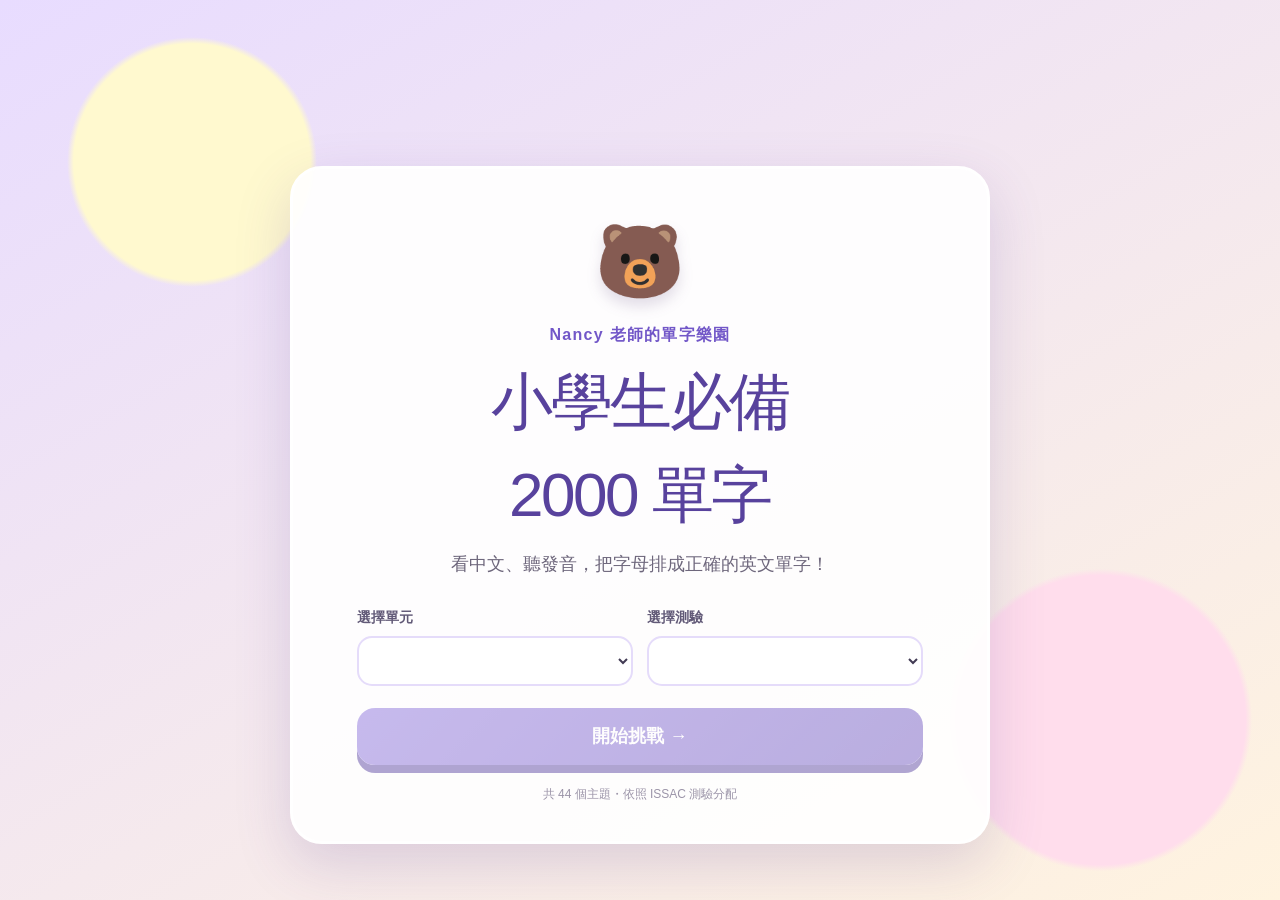
==== word-puzzle/index.html @ c474952e "Add files via upload" ====
<!DOCTYPE html><html lang="zh-Hant"><head><meta charSet="utf-8"/><meta name="viewport" content="width=device-width, initial-scale=1"/><link rel="stylesheet" href="./assets/index-BmDjqgK5.css" data-rsc-css-href="./assets/index-BmDjqgK5.css" data-precedence="vite-rsc/importer-resources"/><link rel="modulepreload" href="./assets/layout-segment-context-BsamIA5s.js" crossorigin=""/><link rel="modulepreload" href="./assets/rolldown-runtime-S-ySWqyJ.js" crossorigin=""/><link rel="modulepreload" href="./assets/index-C7Us9f7j.js" crossorigin=""/><link rel="modulepreload" href="./assets/framework-CXnKph_e.js" crossorigin=""/><link rel="modulepreload" href="./assets/page-uYrFcKim.js" crossorigin=""/><title>小學生必備 2000 單字｜Nancy 老師的單字樂園</title><meta name="description" content="依照 ISSAC 小學生必備 2000 單字測驗分配，練習英文字母重組與發音。"/><script>self.__VINEXT_RSC_PARAMS__={}</script><script>self.__VINEXT_RSC_NAV__={"pathname":"/","searchParams":[]}</script><link rel="modulepreload" href="./assets/index-C7Us9f7j.js" />
<style data-vinext-fonts>/* cyrillic-ext */
@font-face {
  font-family: 'Geist';
  font-style: normal;
  font-weight: 100 900;
  font-display: swap;
  src: url(C:/Users/Nancy/Documents/Codex/2026-07-17/new-chat/.vinext/fonts/geist-8ac0455e797f/geist-ff2310f5.woff2) format('woff2');
  unicode-range: U+0460-052F, U+1C80-1C8A, U+20B4, U+2DE0-2DFF, U+A640-A69F, U+FE2E-FE2F;
}
/* cyrillic */
@font-face {
  font-family: 'Geist';
  font-style: normal;
  font-weight: 100 900;
  font-display: swap;
  src: url(C:/Users/Nancy/Documents/Codex/2026-07-17/new-chat/.vinext/fonts/geist-8ac0455e797f/geist-875ccdd4.woff2) format('woff2');
  unicode-range: U+0301, U+0400-045F, U+0490-0491, U+04B0-04B1, U+2116;
}
/* vietnamese */
@font-face {
  font-family: 'Geist';
  font-style: normal;
  font-weight: 100 900;
  font-display: swap;
  src: url(C:/Users/Nancy/Documents/Codex/2026-07-17/new-chat/.vinext/fonts/geist-8ac0455e797f/geist-52306abf.woff2) format('woff2');
  unicode-range: U+0102-0103, U+0110-0111, U+0128-0129, U+0168-0169, U+01A0-01A1, U+01AF-01B0, U+0300-0301, U+0303-0304, U+0308-0309, U+0323, U+0329, U+1EA0-1EF9, U+20AB;
}
/* latin-ext */
@font-face {
  font-family: 'Geist';
  font-style: normal;
  font-weight: 100 900;
  font-display: swap;
  src: url(C:/Users/Nancy/Documents/Codex/2026-07-17/new-chat/.vinext/fonts/geist-8ac0455e797f/geist-001175b1.woff2) format('woff2');
  unicode-range: U+0100-02BA, U+02BD-02C5, U+02C7-02CC, U+02CE-02D7, U+02DD-02FF, U+0304, U+0308, U+0329, U+1D00-1DBF, U+1E00-1E9F, U+1EF2-1EFF, U+2020, U+20A0-20AB, U+20AD-20C0, U+2113, U+2C60-2C7F, U+A720-A7FF;
}
/* latin */
@font-face {
  font-family: 'Geist';
  font-style: normal;
  font-weight: 100 900;
  font-display: swap;
  src: url(C:/Users/Nancy/Documents/Codex/2026-07-17/new-chat/.vinext/fonts/geist-8ac0455e797f/geist-98bbbccb.woff2) format('woff2');
  unicode-range: U+0000-00FF, U+0131, U+0152-0153, U+02BB-02BC, U+02C6, U+02DA, U+02DC, U+0304, U+0308, U+0329, U+2000-206F, U+20AC, U+2122, U+2191, U+2193, U+2212, U+2215, U+FEFF, U+FFFD;
}

.__font_geist_1c4ifj3 { font-family: 'Geist', sans-serif; }

.__variable_geist_1c4ifj3 { --font-geist-sans: 'Geist', sans-serif; }
</style>
</head><body class="__variable_geist_1c4ifj3"><main class="page"><div class="cloud cloud-one"></div><div class="cloud cloud-two"></div><section class="welcome card"><div class="mascot" aria-hidden="true">🐻</div><p class="eyebrow">Nancy 老師的單字樂園</p><h1>小學生必備<br/>2000 單字</h1><p class="subtitle">看中文、聽發音，把字母排成正確的英文單字！</p><div class="picker-grid"><label>選擇單元<select disabled=""></select></label><label>選擇測驗<select disabled=""></select></label></div><button class="primary" disabled="">開始挑戰 <span>→</span></button><p class="tiny">共 44 個主題・依照 ISSAC 測驗分配</p></section></main><script id="_R_">import("./assets/index-C7Us9f7j.js")</script>
---- word-puzzle/assets/index-BmDjqgK5.css ----
/*! tailwindcss v4.2.1 | MIT License | https://tailwindcss.com */
@layer theme{:root,:host{--font-sans:ui-sans-serif, system-ui, sans-serif, "Apple Color Emoji", "Segoe UI Emoji", "Segoe UI Symbol", "Noto Color Emoji";--font-mono:ui-monospace, SFMono-Regular, Menlo, Monaco, Consolas, "Liberation Mono", "Courier New", monospace;--spacing:.25rem;--default-font-family:var(--font-sans);--default-mono-font-family:var(--font-mono)}}@layer base{*,:after,:before,::backdrop{box-sizing:border-box;border:0 solid;margin:0;padding:0}::file-selector-button{box-sizing:border-box;border:0 solid;margin:0;padding:0}html,:host{-webkit-text-size-adjust:100%;tab-size:4;line-height:1.5;font-family:var(--default-font-family,ui-sans-serif, system-ui, sans-serif, "Apple Color Emoji", "Segoe UI Emoji", "Segoe UI Symbol", "Noto Color Emoji");font-feature-settings:var(--default-font-feature-settings,normal);font-variation-settings:var(--default-font-variation-settings,normal);-webkit-tap-highlight-color:transparent}hr{height:0;color:inherit;border-top-width:1px}abbr:where([title]){-webkit-text-decoration:underline dotted;text-decoration:underline dotted}h1,h2,h3,h4,h5,h6{font-size:inherit;font-weight:inherit}a{color:inherit;-webkit-text-decoration:inherit;-webkit-text-decoration:inherit;-webkit-text-decoration:inherit;-webkit-text-decoration:inherit;text-decoration:inherit}b,strong{font-weight:bolder}code,kbd,samp,pre{font-family:var(--default-mono-font-family,ui-monospace, SFMono-Regular, Menlo, Monaco, Consolas, "Liberation Mono", "Courier New", monospace);font-feature-settings:var(--default-mono-font-feature-settings,normal);font-variation-settings:var(--default-mono-font-variation-settings,normal);font-size:1em}small{font-size:80%}sub,sup{vertical-align:baseline;font-size:75%;line-height:0;position:relative}sub{bottom:-.25em}sup{top:-.5em}table{text-indent:0;border-color:inherit;border-collapse:collapse}:-moz-focusring{outline:auto}progress{vertical-align:baseline}summary{display:list-item}ol,ul,menu{list-style:none}img,svg,video,canvas,audio,iframe,embed,object{vertical-align:middle;display:block}img,video{max-width:100%;height:auto}button,input,select,optgroup,textarea{font:inherit;font-feature-settings:inherit;font-variation-settings:inherit;letter-spacing:inherit;color:inherit;opacity:1;background-color:#0000;border-radius:0}::file-selector-button{font:inherit;font-feature-settings:inherit;font-variation-settings:inherit;letter-spacing:inherit;color:inherit;opacity:1;background-color:#0000;border-radius:0}:where(select:is([multiple],[size])) optgroup{font-weight:bolder}:where(select:is([multiple],[size])) optgroup option{padding-inline-start:20px}::file-selector-button{margin-inline-end:4px}::placeholder{opacity:1}@supports (not ((-webkit-appearance:-apple-pay-button))) or (contain-intrinsic-size:1px){::placeholder{color:currentColor}@supports (color:color-mix(in lab, red, red)){::placeholder{color:color-mix(in oklab, currentcolor 50%, transparent)}}}textarea{resize:vertical}::-webkit-search-decoration{-webkit-appearance:none}::-webkit-date-and-time-value{min-height:1lh;text-align:inherit}::-webkit-datetime-edit{display:inline-flex}::-webkit-datetime-edit-fields-wrapper{padding:0}::-webkit-datetime-edit{padding-block:0}::-webkit-datetime-edit-year-field{padding-block:0}::-webkit-datetime-edit-month-field{padding-block:0}::-webkit-datetime-edit-day-field{padding-block:0}::-webkit-datetime-edit-hour-field{padding-block:0}::-webkit-datetime-edit-minute-field{padding-block:0}::-webkit-datetime-edit-second-field{padding-block:0}::-webkit-datetime-edit-millisecond-field{padding-block:0}::-webkit-datetime-edit-meridiem-field{padding-block:0}::-webkit-calendar-picker-indicator{line-height:1}:-moz-ui-invalid{box-shadow:none}button,input:where([type=button],[type=reset],[type=submit]){appearance:button}::file-selector-button{appearance:button}::-webkit-inner-spin-button{height:auto}::-webkit-outer-spin-button{height:auto}[hidden]:where(:not([hidden=until-found])){display:none!important}}@layer components;@layer utilities{.relative{position:relative}.start{inset-inline-start:var(--spacing)}.end{inset-inline-end:var(--spacing)}.inline{display:inline}.table{display:table}}:root{--ink:#423b54;--purple:#7257c8;--pink:#ff8fb4;--cream:#fffaf0;--yellow:#ffd96a}*{box-sizing:border-box}body{color:var(--ink);font-family:var(--font-geist-sans), "Microsoft JhengHei", sans-serif;background:#f4edff;margin:0}button,select{font:inherit}button{cursor:pointer}.page{background:radial-gradient(circle at 15% 18%,#fff9cf 0 9%,#0000 9.5%),radial-gradient(circle at 86% 80%,#ffddec 0 11%,#0000 11.5%),linear-gradient(150deg,#e8dcff,#fff3df);place-items:center;min-height:100vh;padding:28px 18px;display:grid;position:relative;overflow:hidden}.card{z-index:1;background:#ffffffeb;border:3px solid #fff;border-radius:32px;width:min(700px,100%);position:relative;box-shadow:0 20px 55px #5b3d962e}.welcome,.result{text-align:center;padding:38px clamp(22px,7vw,64px)}.mascot,.celebrate{filter:drop-shadow(0 8px 7px #46286426);font-size:72px}.eyebrow{color:var(--purple);letter-spacing:.08em;margin:8px 0;font-weight:800}h1{letter-spacing:-.04em;color:#58429d;margin:4px 0 8px;font-size:clamp(40px,8vw,62px)}.subtitle{color:#6e677c;margin:0 auto 28px;font-size:18px;line-height:1.7}.picker-grid{text-align:left;grid-template-columns:1fr 1fr;gap:14px;margin-bottom:22px;display:grid}label{color:#615977;font-size:14px;font-weight:800}select{width:100%;color:var(--ink);background:#fff;border:2px solid #e5dcfa;border-radius:15px;outline:none;margin-top:8px;padding:14px;display:block}select:focus{border-color:#a58de8}.primary,.secondary,.retry,.skip{border:0;border-radius:18px;padding:15px 24px;font-weight:900;transition:transform .18s,box-shadow .18s}.primary{color:#fff;background:linear-gradient(135deg,#8469da,#674dbd);box-shadow:0 8px #513a9d}.primary:hover{transform:translateY(-2px)}.primary:active{transform:translateY(4px);box-shadow:0 4px #513a9d}.retry{color:#704b00;background:linear-gradient(135deg,#ffe88e,#ffcd5e);font-size:19px;box-shadow:0 8px #dca631}.retry:hover{transform:translateY(-2px)}.retry:active{transform:translateY(4px);box-shadow:0 4px #dca631}.skip{color:#fff;background:linear-gradient(135deg,#8e7bd1,#7058b8);font-size:19px;box-shadow:0 8px #55409b}.skip:hover{transform:translateY(-2px)}.skip:active{transform:translateY(4px);box-shadow:0 4px #55409b}.primary:disabled{opacity:.45;cursor:wait}.welcome>.primary{width:100%;font-size:18px}.tiny{color:#9b94a8;margin:20px 0 0;font-size:12px}.practice{padding:20px clamp(16px,4vw,34px) 30px}.topbar{grid-template-columns:auto 1fr auto;align-items:center;gap:16px;display:grid}.topbar strong,.topbar span{display:block}.topbar span{color:#92899f;margin-top:2px;font-size:13px}.home-button{color:#fff;background:#7257c8;border:3px solid #7257c8;border-radius:18px;justify-content:center;align-items:center;gap:8px;min-width:132px;min-height:56px;padding:10px 16px;font-size:24px;font-weight:950;display:flex;box-shadow:0 6px #4f3999}.home-button span{color:#fff;white-space:nowrap;margin:0;font-size:20px}.home-button:hover{transform:translateY(-2px)}.home-button:active{transform:translateY(3px);box-shadow:0 3px #4f3999}.score{background:#fff2b9;border-radius:18px;padding:10px 13px;font-weight:900}.progress{background:#eee9f3;border-radius:99px;height:11px;margin:20px 0 8px;overflow:hidden}.progress i{background:linear-gradient(90deg,#ff9aba,#ffd06b);border-radius:99px;height:100%;transition:all .3s;display:block}.question-nav{justify-content:space-between;align-items:center;gap:12px;margin-top:10px;display:flex}.counter{text-align:right;color:#70677d;margin:0;font-size:15px;font-weight:800}.previous{color:#654eaa;background:#fff;border:3px solid #8b75ce;border-radius:15px;min-height:46px;padding:8px 18px;font-size:17px;font-weight:950}.previous:hover:not(:disabled){background:#f1edff;transform:translateY(-2px)}.previous:disabled{opacity:.38;cursor:not-allowed}.meaning{text-align:center;color:#514272;margin:18px 0 8px;font-size:clamp(34px,8vw,54px);font-weight:950}.speak{color:#3178a5;background:#e9f6ff;border:0;border-radius:99px;margin:auto;padding:9px 16px;font-weight:800;display:block}.instruction{text-align:center;color:#91899e;margin:24px 0 10px;font-size:14px}.answer-zone{color:#aaa2b5;background:#faf7ff;border:3px dashed #d8caef;border-radius:20px;flex-wrap:wrap;justify-content:center;align-items:center;gap:8px;min-height:78px;padding:12px;display:flex}.tiles{flex-wrap:wrap;place-content:center;gap:9px;min-height:82px;margin:18px 0;display:flex}.letter{color:#59439c;text-transform:lowercase;background:#fff;border:2px solid #5f47ad;border-radius:13px;min-width:45px;height:48px;padding:0 12px;font-size:22px;font-weight:950;box-shadow:0 5px #d5c8f4}.letter:hover{transform:translateY(-2px)}.letter.space{color:#b2527a;border-color:#f19cbb;min-width:62px;font-size:13px;box-shadow:0 5px #f7d2df}.feedback{text-align:center;border-radius:14px;margin:8px 0 16px;padding:14px;font-size:17px;font-weight:900}.feedback.good{color:#24763b;background:#dbf7df}.feedback.try{color:#7c4d00;background:#fff0d1;border:2px solid #ffd477}.actions{grid-template-columns:1fr 1.4fr;gap:12px;display:grid}.secondary{color:#66577d;background:#eee9f4}.wide{grid-column:1/-1}.result .primary{width:100%;margin-top:22px;display:block}.home-link-button{color:#5c43aa;background:#fff;border:3px solid #7257c8;border-radius:18px;width:100%;min-height:58px;margin-top:18px;font-size:19px;font-weight:950;display:block}.wrong-list{flex-wrap:wrap;justify-content:center;gap:8px;display:flex}.wrong-list span{background:#fff1db;border-radius:99px;padding:7px 11px;font-size:13px}@media (width<=560px){.picker-grid{grid-template-columns:1fr}.welcome{padding:30px 20px}.practice{border-radius:24px}.letter{min-width:39px;height:44px;padding:0 9px}.actions{grid-template-columns:1fr}.mascot{font-size:58px}.topbar{grid-template-columns:1fr auto}.home-button{grid-column:1/-1;width:100%;min-height:60px;font-size:25px}.home-button span{font-size:22px}.topbar>div:nth-child(2){min-width:0}.score{align-self:center}}@media (prefers-reduced-motion:reduce){*{scroll-behavior:auto!important;transition:none!important}}
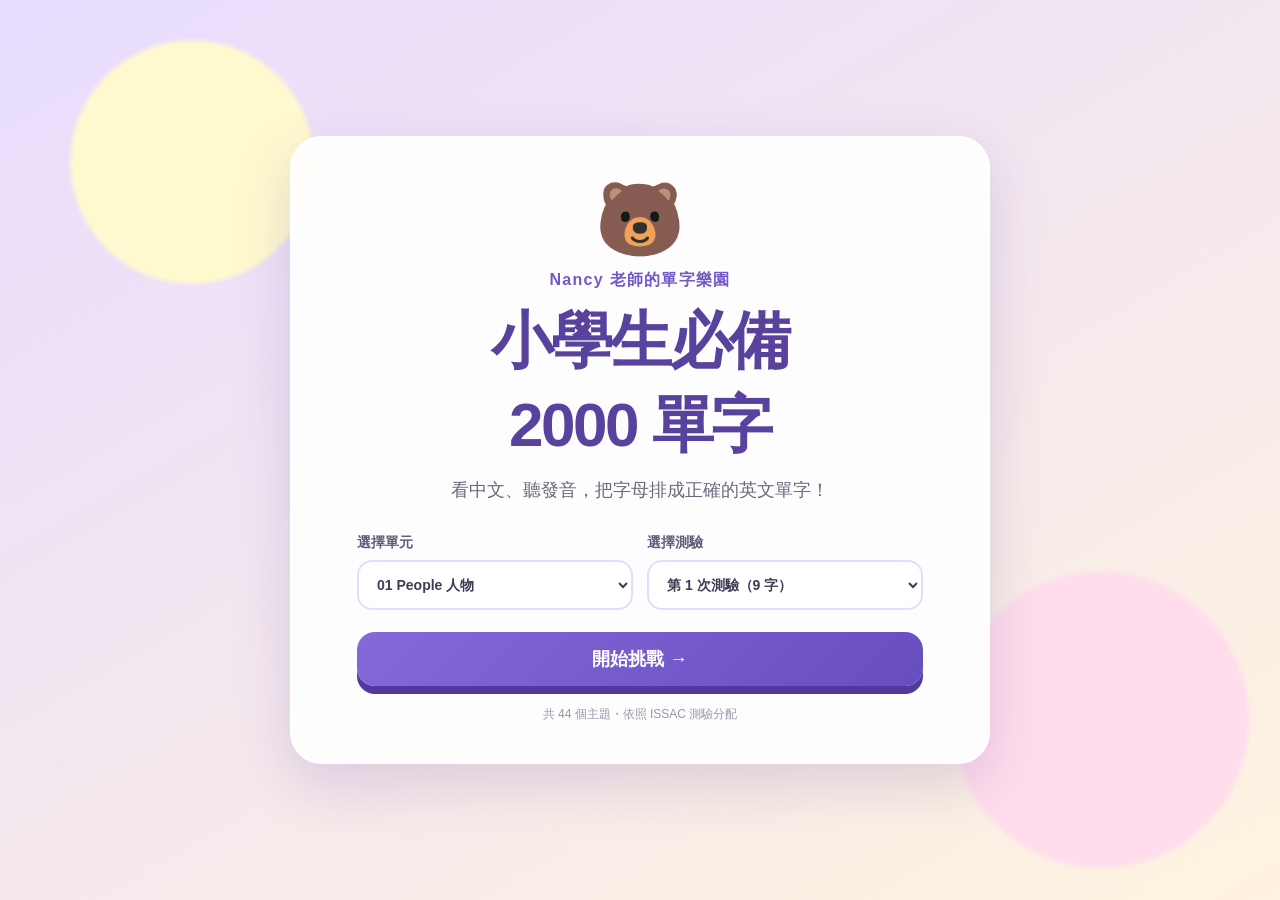
==== commit 5043dce7: "Add files via upload" ====
--- a/word-puzzle/index.html
+++ b/word-puzzle/index.html
@@ -1,52 +1,71 @@
-<!DOCTYPE html><html lang="zh-Hant"><head><meta charSet="utf-8"/><meta name="viewport" content="width=device-width, initial-scale=1"/><link rel="stylesheet" href="./assets/index-BmDjqgK5.css" data-rsc-css-href="./assets/index-BmDjqgK5.css" data-precedence="vite-rsc/importer-resources"/><link rel="modulepreload" href="./assets/layout-segment-context-BsamIA5s.js" crossorigin=""/><link rel="modulepreload" href="./assets/rolldown-runtime-S-ySWqyJ.js" crossorigin=""/><link rel="modulepreload" href="./assets/index-C7Us9f7j.js" crossorigin=""/><link rel="modulepreload" href="./assets/framework-CXnKph_e.js" crossorigin=""/><link rel="modulepreload" href="./assets/page-uYrFcKim.js" crossorigin=""/><title>小學生必備 2000 單字｜Nancy 老師的單字樂園</title><meta name="description" content="依照 ISSAC 小學生必備 2000 單字測驗分配，練習英文字母重組與發音。"/><script>self.__VINEXT_RSC_PARAMS__={}</script><script>self.__VINEXT_RSC_NAV__={"pathname":"/","searchParams":[]}</script><link rel="modulepreload" href="./assets/index-C7Us9f7j.js" />
-<style data-vinext-fonts>/* cyrillic-ext */
-@font-face {
-  font-family: 'Geist';
-  font-style: normal;
-  font-weight: 100 900;
-  font-display: swap;
-  src: url(C:/Users/Nancy/Documents/Codex/2026-07-17/new-chat/.vinext/fonts/geist-8ac0455e797f/geist-ff2310f5.woff2) format('woff2');
-  unicode-range: U+0460-052F, U+1C80-1C8A, U+20B4, U+2DE0-2DFF, U+A640-A69F, U+FE2E-FE2F;
-}
-/* cyrillic */
-@font-face {
-  font-family: 'Geist';
-  font-style: normal;
-  font-weight: 100 900;
-  font-display: swap;
-  src: url(C:/Users/Nancy/Documents/Codex/2026-07-17/new-chat/.vinext/fonts/geist-8ac0455e797f/geist-875ccdd4.woff2) format('woff2');
-  unicode-range: U+0301, U+0400-045F, U+0490-0491, U+04B0-04B1, U+2116;
-}
-/* vietnamese */
-@font-face {
-  font-family: 'Geist';
-  font-style: normal;
-  font-weight: 100 900;
-  font-display: swap;
-  src: url(C:/Users/Nancy/Documents/Codex/2026-07-17/new-chat/.vinext/fonts/geist-8ac0455e797f/geist-52306abf.woff2) format('woff2');
-  unicode-range: U+0102-0103, U+0110-0111, U+0128-0129, U+0168-0169, U+01A0-01A1, U+01AF-01B0, U+0300-0301, U+0303-0304, U+0308-0309, U+0323, U+0329, U+1EA0-1EF9, U+20AB;
-}
-/* latin-ext */
-@font-face {
-  font-family: 'Geist';
-  font-style: normal;
-  font-weight: 100 900;
-  font-display: swap;
-  src: url(C:/Users/Nancy/Documents/Codex/2026-07-17/new-chat/.vinext/fonts/geist-8ac0455e797f/geist-001175b1.woff2) format('woff2');
-  unicode-range: U+0100-02BA, U+02BD-02C5, U+02C7-02CC, U+02CE-02D7, U+02DD-02FF, U+0304, U+0308, U+0329, U+1D00-1DBF, U+1E00-1E9F, U+1EF2-1EFF, U+2020, U+20A0-20AB, U+20AD-20C0, U+2113, U+2C60-2C7F, U+A720-A7FF;
-}
-/* latin */
-@font-face {
-  font-family: 'Geist';
-  font-style: normal;
-  font-weight: 100 900;
-  font-display: swap;
-  src: url(C:/Users/Nancy/Documents/Codex/2026-07-17/new-chat/.vinext/fonts/geist-8ac0455e797f/geist-98bbbccb.woff2) format('woff2');
-  unicode-range: U+0000-00FF, U+0131, U+0152-0153, U+02BB-02BC, U+02C6, U+02DA, U+02DC, U+0304, U+0308, U+0329, U+2000-206F, U+20AC, U+2122, U+2191, U+2193, U+2212, U+2215, U+FEFF, U+FFFD;
-}
-
-.__font_geist_1c4ifj3 { font-family: 'Geist', sans-serif; }
-
-.__variable_geist_1c4ifj3 { --font-geist-sans: 'Geist', sans-serif; }
-</style>
-</head><body class="__variable_geist_1c4ifj3"><main class="page"><div class="cloud cloud-one"></div><div class="cloud cloud-two"></div><section class="welcome card"><div class="mascot" aria-hidden="true">🐻</div><p class="eyebrow">Nancy 老師的單字樂園</p><h1>小學生必備<br/>2000 單字</h1><p class="subtitle">看中文、聽發音，把字母排成正確的英文單字！</p><div class="picker-grid"><label>選擇單元<select disabled=""></select></label><label>選擇測驗<select disabled=""></select></label></div><button class="primary" disabled="">開始挑戰 <span>→</span></button><p class="tiny">共 44 個主題・依照 ISSAC 測驗分配</p></section></main><script id="_R_">import("./assets/index-C7Us9f7j.js")</script>+<!DOCTYPE html>
+<html lang="zh-Hant">
+<head>
+  <meta charset="UTF-8">
+  <meta name="viewport" content="width=device-width, initial-scale=1">
+  <title>小學生必備 2000 單字｜Nancy 老師的單字樂園</title>
+  <style>
+    :root{--ink:#423b54;--purple:#7257c8;--pink:#ff8fb4;--cream:#fffaf0;--yellow:#ffd96a}
+    *{box-sizing:border-box}body{color:var(--ink);font-family:"Microsoft JhengHei",Arial,sans-serif;background:#f4edff;margin:0}button,select{font:inherit}button{cursor:pointer}
+    .page{background:radial-gradient(circle at 15% 18%,#fff9cf 0 9%,transparent 9.5%),radial-gradient(circle at 86% 80%,#ffddec 0 11%,transparent 11.5%),linear-gradient(150deg,#e8dcff,#fff3df);place-items:center;min-height:100vh;padding:28px 18px;display:grid}
+    .card{background:#ffffffeb;border:3px solid #fff;border-radius:32px;width:min(700px,100%);box-shadow:0 20px 55px #5b3d962e}
+    .welcome,.result{text-align:center;padding:38px clamp(22px,7vw,64px)}.mascot{font-size:72px}.eyebrow{color:var(--purple);letter-spacing:.08em;margin:8px 0;font-weight:800}
+    h1{letter-spacing:-.04em;color:#58429d;margin:4px 0 8px;font-size:clamp(40px,8vw,62px)}.subtitle{color:#6e677c;margin:0 auto 28px;font-size:18px;line-height:1.7}
+    .picker-grid{text-align:left;grid-template-columns:1fr 1fr;gap:14px;margin-bottom:22px;display:grid}label{color:#615977;font-size:14px;font-weight:800}
+    select{width:100%;color:var(--ink);background:#fff;border:2px solid #e5dcfa;border-radius:15px;outline:none;margin-top:8px;padding:14px;display:block}select:focus{border-color:#a58de8}
+    .primary,.secondary,.retry,.skip,.home{border:0;border-radius:18px;padding:15px 24px;font-weight:900}.primary{color:#fff;background:linear-gradient(135deg,#8469da,#674dbd);box-shadow:0 8px #513a9d}.primary:disabled{opacity:.45;cursor:not-allowed}.welcome>.primary{width:100%;font-size:18px}.tiny{color:#9b94a8;margin:20px 0 0;font-size:12px}
+    .practice{padding:20px clamp(16px,4vw,34px) 30px}.topbar{grid-template-columns:auto 1fr auto;align-items:center;gap:16px;display:grid}.topbar strong,.topbar span{display:block}.topbar span{color:#92899f;font-size:13px}.score{background:#fff2b9;border-radius:18px;padding:10px 13px;font-weight:900}
+    .home{color:#fff;background:#7257c8;box-shadow:0 6px #4f3999}.progress{background:#eee9f3;border-radius:99px;height:11px;margin:20px 0 8px;overflow:hidden}.progress i{background:linear-gradient(90deg,#ff9aba,#ffd06b);border-radius:99px;height:100%;display:block}
+    .question-nav{justify-content:space-between;align-items:center;display:flex}.previous{color:#654eaa;background:#fff;border:3px solid #8b75ce;border-radius:15px;padding:8px 18px;font-weight:900}.previous:disabled{opacity:.35}.meaning{text-align:center;color:#514272;margin:18px 0 8px;font-size:clamp(34px,8vw,54px);font-weight:950}.speak{color:#3178a5;background:#e9f6ff;border:0;border-radius:99px;margin:auto;padding:9px 16px;font-weight:800;display:block}.instruction{text-align:center;color:#91899e;margin:24px 0 10px;font-size:14px}
+    .answer-zone{color:#aaa2b5;background:#faf7ff;border:3px dashed #d8caef;border-radius:20px;flex-wrap:wrap;justify-content:center;align-items:center;gap:8px;min-height:78px;padding:12px;display:flex}.tiles{flex-wrap:wrap;justify-content:center;gap:9px;min-height:82px;margin:18px 0;display:flex}.letter{color:#59439c;text-transform:lowercase;background:#fff;border:2px solid #5f47ad;border-radius:13px;min-width:45px;height:48px;padding:0 12px;font-size:22px;font-weight:950;box-shadow:0 5px #d5c8f4}
+    .feedback{text-align:center;border-radius:14px;margin:8px 0 16px;padding:14px;font-size:17px;font-weight:900}.good{color:#24763b;background:#dbf7df}.try{color:#7c4d00;background:#fff0d1}.actions{grid-template-columns:1fr 1fr;gap:12px;display:grid}.secondary{color:#66577d;background:#eee9f4}.retry{color:#704b00;background:#ffe082}.skip{color:#fff;background:#8068c5}.result button{width:100%;margin-top:14px}.wrong-list{display:flex;flex-wrap:wrap;justify-content:center;gap:8px}.wrong-list span{background:#fff1db;border-radius:99px;padding:7px 11px;font-size:13px}
+    @media(max-width:560px){.picker-grid{grid-template-columns:1fr}.welcome{padding:30px 20px}.topbar{grid-template-columns:1fr auto}.home{grid-column:1/-1;width:100%}.actions{grid-template-columns:1fr}}
+  </style>
+</head>
+<body>
+  <main class="page"><section id="app" class="card"></section></main>
+  <script>
+    const EXAMS_BASE64 = "77u/5Lul5LiL5piv5a6M5pW055qEIDF+NDQg5Zau5YWD5Zau5a2X5ris6amX5YiG6YWN6KGo77yaCvCfp5EgMDEgUGVvcGxlIOS6uueJqSAo5YWxIDI2IOWtlykKKiDnrKwgMSDmrKHmuKzpqZcgKDnlrZcp77yaYWR1bHQgKOaIkOS6uinjgIFhbmdlbCAo5aSp5L2/[base64]/[base64]/kvK8p44CBd2lmZSAo5aa75a2QKSAx44CCCuKcqCAwMyBBcHBlYXJhbmNlIOWkluihqCAo5YWxIDE5IOWtlykKKiDnrKwgMSDmrKHmuKzpqZcgKDnlrZcp77yaYmVhdXRpZnVsICjmvILkuq7nmoQp44CBYmxpbmQgKOecvOebsueahCnjgIFjdXRlICjlj6/mhJvnmoQp44CBY2h1YmJ5ICjog5bog5bnmoQp44CBZmF0ICjogqXog5bnmoQp44CBaGFuZHNvbWUgKOiLseS/[base64]/[base64]/jueahCnjgIFwcm91ZCAo6amV5YKy55qEKeOAgXJpY2ggKOaciemMoueahCnjgIFzZWxmaXNoICjoh6rnp4HnmoQp44CBc2h5ICjlrrPnvp7nmoQp44CBc21hcnQgKOiBsOaYjueahCnjgIFzdHVwaWQgKOaEmuigoueahCnjgIFzdWNjZXNzZnVsICjmiJDlip/[base64]/[base64]/[base64]/[base64]/[base64]/[base64]/[base64]/[base64]/[base64]/[base64]/KeOAgWRpbmluZyByb29tICjpo6/[base64]/KeOAgWxpdmluZyByb29tICjlrqLlu7Mp44CBcm9vZiAo5bGL6aCCKeOAgXJvb20gKOaIv+mWkynjgIFzdGFpcnMgKOaok+airynjgIFzdHVkeSAo5pu45oi/[base64]/[base64]/[base64]/[base64]/[base64]/55CDKeOAgWZhbiAo54uC54ax5oSb5aW96ICF44CB57KJ57WyKeOAgWZvb3RiYWxsICjnvo7lvI/[base64]/[base64]/[base64]/[base64]/[base64]/seaogumDqCkgMTTjgIIKKiDnrKwgMiDmrKHmuKzpqZcgKDjlrZcp77yaY29udmVuaWVuY2Ugc3RvcmUgKOS+v+WIqeWVhuW6lynjgIFjb3VudHJ5ICjlnIvlrrYp44CBY3Jvc3N3YWxrICjooYzkurrnqb/[base64]/5pa5KSAxNOOAggrwn5qXIDMyIFRyYW5zcG9ydGF0aW9uIOS6pOmAmuW3peWFtyAo5YWxIDMxIOWtlykKKiDnrKwgMSDmrKHmuKzpqZcgKDjlrZcp77yaYWlycGxhbmUgKOmjm+apnynjgIFhaXJwb3J0ICjmqZ/[base64]/[base64]/jgIHkuIDlgIvnjrvnkoPmna/[base64]/[base64]/[base64]/[base64]/[base64]/lloflj60p44CBdmlvbGluICjlsI/[base64]/g+eahCnjgIFnb29kICjlpb3nmoQp44CBaGFwcHkgKOW/[base64]/[base64]/og73nmoQp44CBbWFpbiAo5Li76KaB55qEKeOAgW1hcnZlbG91cyAo5Luk5Lq66ama5ZiG55qE44CB6Z2e5Yeh55qEKSAyMuOAggoqIOesrCAyIOasoea4rOmplyAoOOWtlynvvJpuZXcgKOaWsOeahCnjgIFvbmx5ICjllK/[base64]/[base64]";
+    const examsText = new TextDecoder().decode(Uint8Array.from(atob(EXAMS_BASE64), c => c.charCodeAt(0)));
+    function parseExams(text){
+      const units=[]; let unit=null;
+      for(const raw of text.split(/\r?\n/)){
+        const line=raw.replace(/^\uFEFF/,"").trim();
+        const head=line.match(/^(?:[^\d\s]+\s*)?(\d{2})\s+(.+?)\s*\(共/);
+        if(head){unit={number:Number(head[1]),title:head[2].trim(),quizzes:[]};units.push(unit);continue}
+        const quiz=line.match(/^\*?\s*第\s*(\d+)\s*次測驗\s*\([^)]*\)[：:]\s*(.+)$/);
+        if(!quiz||!unit)continue;
+        const words=quiz[2].replace(/\s+\d+。\s*$/,"").replace(/。\s*$/,"").split("、").map(item=>{
+          const end=item.lastIndexOf(")"),start=item.lastIndexOf(" (",end);
+          return start>0?{english:item.slice(0,start).trim(),chinese:item.slice(start+2,end).trim()}:{english:item.trim(),chinese:""};
+        }).filter(w=>w.english);
+        unit.quizzes.push({number:Number(quiz[1]),words});
+      }
+      return units;
+    }
+    const units=parseExams(examsText),app=document.getElementById("app");
+    let unitIndex=0,quizIndex=0,wordIndex=0,score=0,wrong=[],answer=[],tiles=[],feedback="",finished=false;
+    const esc=s=>String(s).replace(/[&<>"']/g,c=>({"&":"&amp;","<":"&lt;",">":"&gt;",'"':"&quot;","'":"&#39;"}[c]));
+    function shuffle(word){const a=[...word].map((char,id)=>({char,id}));for(let i=a.length-1;i;i--){const j=Math.floor(Math.random()*(i+1));[a[i],a[j]]=[a[j],a[i]]}if(a.map(x=>x.char).join("")===word&&a.length>1)[a[0],a[1]]=[a[1],a[0]];return a}
+    function home(){finished=false;app.className="card welcome";app.innerHTML=`<div class="mascot">🐻</div><p class="eyebrow">Nancy 老師的單字樂園</p><h1>小學生必備<br>2000 單字</h1><p class="subtitle">看中文、聽發音，把字母排成正確的英文單字！</p><div class="picker-grid"><label>選擇單元<select id="unit">${units.map((u,i)=>`<option value="${i}">${String(u.number).padStart(2,"0")} ${esc(u.title)}</option>`).join("")}</select></label><label>選擇測驗<select id="quiz"></select></label></div><button id="start" class="primary">開始挑戰 →</button><p class="tiny">共 ${units.length} 個主題・依照 ISSAC 測驗分配</p>`;
+      const unit=document.getElementById("unit"),quiz=document.getElementById("quiz");unit.value=unitIndex;
+      const fill=()=>{unitIndex=Number(unit.value);quiz.innerHTML=units[unitIndex].quizzes.map((q,i)=>`<option value="${i}">第 ${q.number} 次測驗（${q.words.length} 字）</option>`).join("");quizIndex=0};fill();unit.onchange=fill;quiz.onchange=()=>quizIndex=Number(quiz.value);document.getElementById("start").onclick=start;
+    }
+    function start(){wordIndex=0;score=0;wrong=[];finished=false;prepare();practice()}
+    function currentQuiz(){return units[unitIndex].quizzes[quizIndex]}function currentWord(){return currentQuiz().words[wordIndex]}
+    function prepare(){answer=[];tiles=shuffle(currentWord().english);feedback=""}
+    function practice(){const q=currentQuiz(),w=currentWord(),pct=Math.round(wordIndex/q.words.length*100);app.className="card practice";app.innerHTML=`<header class="topbar"><button id="home" class="home">🏠 回首頁</button><div><strong>${String(units[unitIndex].number).padStart(2,"0")} ${esc(units[unitIndex].title)}</strong><span>第 ${q.number} 次測驗</span></div><div class="score">⭐ ${score}</div></header><div class="progress"><i style="width:${pct}%"></i></div><div class="question-nav"><button id="prev" class="previous" ${wordIndex===0?"disabled":""}>← 上一題</button><p>第 ${wordIndex+1} 題 / 共 ${q.words.length} 題</p></div><div class="meaning">${esc(w.chinese)}</div><button id="speak" class="speak">🔊 聽發音</button><p class="instruction">依序點選字母，排出正確單字</p><div id="answer" class="answer-zone">${answer.length?answer.map(x=>letter(x,"answer")).join(""):"點選下方字母開始拼字"}</div><div id="tiles" class="tiles">${tiles.map(x=>letter(x,"tile")).join("")}</div>${feedback?`<div class="feedback ${feedback.ok?"good":"try"}">${esc(feedback.text)}</div>`:""}<div class="actions">${feedback?(feedback.ok?`<button id="next" class="primary">${wordIndex+1===q.words.length?"看成績":"下一題 →"}</button>`:`<button id="retry" class="retry">🔄 再做一次</button><button id="next" class="skip">${wordIndex+1===q.words.length?"看成績":"下一題 →"}</button>`):`<button id="reset" class="secondary">重新排列</button><button id="check" class="primary">檢查答案</button>`}</div>`;
+      document.getElementById("home").onclick=home;document.getElementById("prev").onclick=()=>{wordIndex--;prepare();practice()};document.getElementById("speak").onclick=speak;
+      document.querySelectorAll("[data-place]").forEach(b=>b.onclick=()=>move(Number(b.dataset.id),b.dataset.place));
+      if(feedback){if(document.getElementById("retry"))document.getElementById("retry").onclick=()=>{prepare();practice()};document.getElementById("next").onclick=next}else{document.getElementById("reset").onclick=()=>{prepare();practice()};document.getElementById("check").onclick=check}
+    }
+    function letter(x,place){return `<button class="letter" data-id="${x.id}" data-place="${place}">${x.char===" "?"空格":esc(x.char)}</button>`}
+    function move(id,place){if(feedback)return;const from=place==="tile"?tiles:answer,to=place==="tile"?answer:tiles,index=from.findIndex(x=>x.id===id);to.push(from.splice(index,1)[0]);practice()}
+    function check(){const w=currentWord(),made=answer.map(x=>x.char).join("");if(answer.length!==[...w.english].length){feedback={ok:false,text:"還有字母沒放上去喔！"}}else if(made.toLowerCase()===w.english.toLowerCase()){score++;feedback={ok:true,text:"答對了！太厲害了 🌟"}}else{wrong.push(w);feedback={ok:false,text:`正確答案是：${w.english}`}}practice()}
+    function next(){if(wordIndex+1>=currentQuiz().words.length){result();return}wordIndex++;prepare();practice()}
+    function speak(){if(!("speechSynthesis" in window))return;speechSynthesis.cancel();const u=new SpeechSynthesisUtterance(currentWord().english);u.lang="en-US";u.rate=.75;speechSynthesis.speak(u)}
+    function result(){const q=currentQuiz();app.className="card result";app.innerHTML=`<div class="mascot">🎉</div><p class="eyebrow">完成挑戰</p><h1>${score} / ${q.words.length}</h1><p class="subtitle">${score===q.words.length?"全部答對，超級單字王！":`你完成了！還有 ${wrong.length} 個單字可以再練習。`}</p>${wrong.length?`<div class="wrong-list">${wrong.map(w=>`<span>${esc(w.english)}・${esc(w.chinese)}</span>`).join("")}</div>`:""}<button id="again" class="primary">再練一次</button><button id="back" class="secondary">🏠 回首頁</button>`;document.getElementById("again").onclick=start;document.getElementById("back").onclick=home}
+    home();
+  </script>
+</body>
+</html>
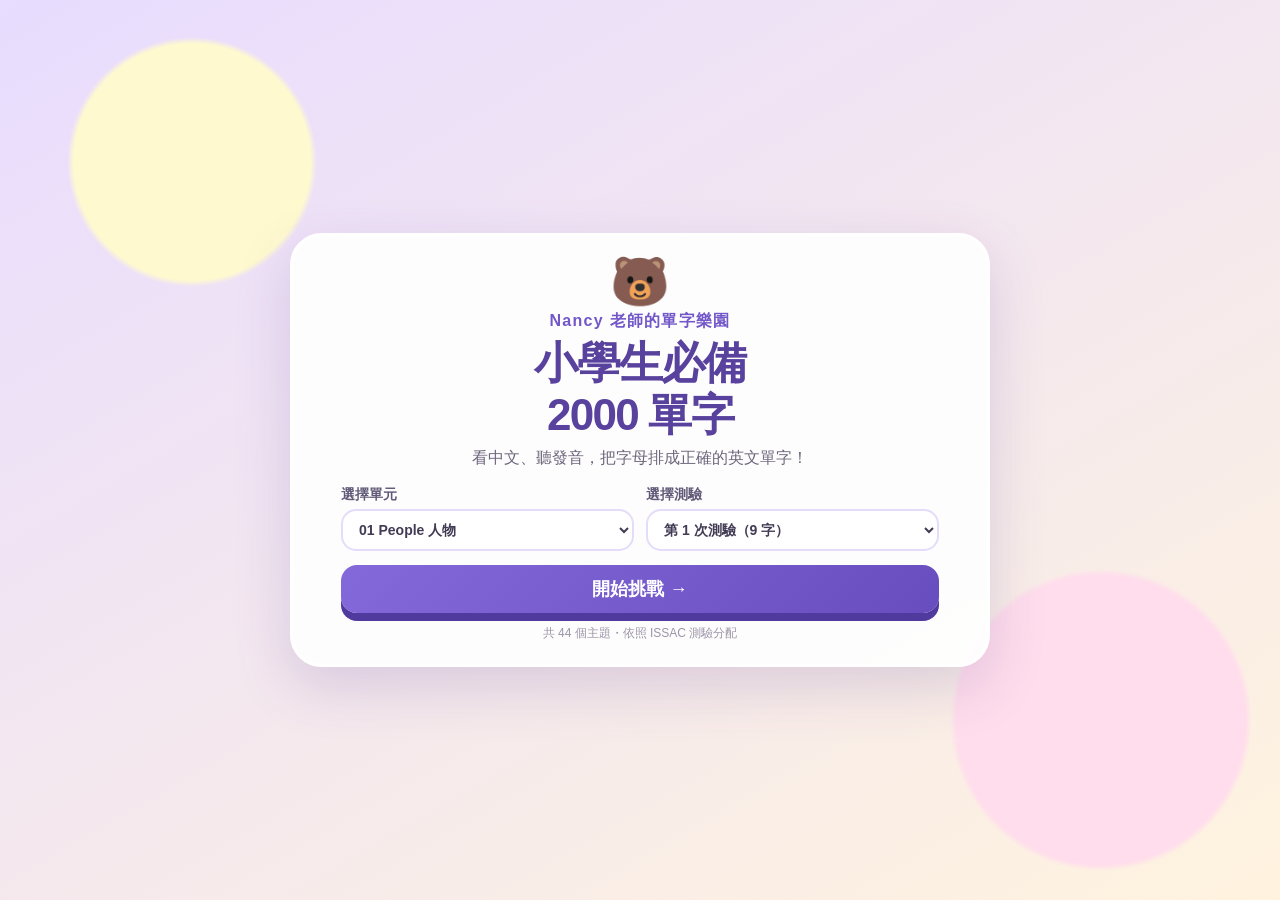
==== commit 6d2fb22e: "Add files via upload" ====
--- a/word-puzzle/index.html
+++ b/word-puzzle/index.html
@@ -7,13 +7,13 @@
   <style>
     :root{--ink:#423b54;--purple:#7257c8;--pink:#ff8fb4;--cream:#fffaf0;--yellow:#ffd96a}
     *{box-sizing:border-box}body{color:var(--ink);font-family:"Microsoft JhengHei",Arial,sans-serif;background:#f4edff;margin:0}button,select{font:inherit}button{cursor:pointer}
-    .page{background:radial-gradient(circle at 15% 18%,#fff9cf 0 9%,transparent 9.5%),radial-gradient(circle at 86% 80%,#ffddec 0 11%,transparent 11.5%),linear-gradient(150deg,#e8dcff,#fff3df);place-items:center;min-height:100vh;padding:28px 18px;display:grid}
+    .page{background:radial-gradient(circle at 15% 18%,#fff9cf 0 9%,transparent 9.5%),radial-gradient(circle at 86% 80%,#ffddec 0 11%,transparent 11.5%),linear-gradient(150deg,#e8dcff,#fff3df);place-items:center;min-height:100vh;padding:12px 18px;display:grid}
     .card{background:#ffffffeb;border:3px solid #fff;border-radius:32px;width:min(700px,100%);box-shadow:0 20px 55px #5b3d962e}
-    .welcome,.result{text-align:center;padding:38px clamp(22px,7vw,64px)}.mascot{font-size:72px}.eyebrow{color:var(--purple);letter-spacing:.08em;margin:8px 0;font-weight:800}
-    h1{letter-spacing:-.04em;color:#58429d;margin:4px 0 8px;font-size:clamp(40px,8vw,62px)}.subtitle{color:#6e677c;margin:0 auto 28px;font-size:18px;line-height:1.7}
-    .picker-grid{text-align:left;grid-template-columns:1fr 1fr;gap:14px;margin-bottom:22px;display:grid}label{color:#615977;font-size:14px;font-weight:800}
-    select{width:100%;color:var(--ink);background:#fff;border:2px solid #e5dcfa;border-radius:15px;outline:none;margin-top:8px;padding:14px;display:block}select:focus{border-color:#a58de8}
-    .primary,.secondary,.retry,.skip,.home{border:0;border-radius:18px;padding:15px 24px;font-weight:900}.primary{color:#fff;background:linear-gradient(135deg,#8469da,#674dbd);box-shadow:0 8px #513a9d}.primary:disabled{opacity:.45;cursor:not-allowed}.welcome>.primary{width:100%;font-size:18px}.tiny{color:#9b94a8;margin:20px 0 0;font-size:12px}
+    .welcome,.result{text-align:center;padding:22px clamp(22px,6vw,48px)}.mascot{font-size:48px;line-height:1}.eyebrow{color:var(--purple);letter-spacing:.08em;margin:5px 0;font-weight:800}
+    h1{letter-spacing:-.04em;color:#58429d;margin:2px 0 5px;font-size:clamp(32px,5vw,44px);line-height:1.18}.subtitle{color:#6e677c;margin:0 auto 16px;font-size:16px;line-height:1.5}
+    .picker-grid{text-align:left;grid-template-columns:1fr 1fr;gap:12px;margin-bottom:14px;display:grid}label{color:#615977;font-size:14px;font-weight:800}
+    select{width:100%;color:var(--ink);background:#fff;border:2px solid #e5dcfa;border-radius:15px;outline:none;margin-top:5px;padding:10px 12px;display:block}select:focus{border-color:#a58de8}
+    .primary,.secondary,.retry,.skip,.home{border:0;border-radius:16px;padding:12px 22px;font-weight:900}.primary{color:#fff;background:linear-gradient(135deg,#8469da,#674dbd);box-shadow:0 8px #513a9d}.primary:disabled{opacity:.45;cursor:not-allowed}.welcome>.primary{width:100%;font-size:18px}.tiny{color:#9b94a8;margin:12px 0 0;font-size:12px}
     .practice{padding:20px clamp(16px,4vw,34px) 30px}.topbar{grid-template-columns:auto 1fr auto;align-items:center;gap:16px;display:grid}.topbar strong,.topbar span{display:block}.topbar span{color:#92899f;font-size:13px}.score{background:#fff2b9;border-radius:18px;padding:10px 13px;font-weight:900}
     .home{color:#fff;background:#7257c8;box-shadow:0 6px #4f3999}.progress{background:#eee9f3;border-radius:99px;height:11px;margin:20px 0 8px;overflow:hidden}.progress i{background:linear-gradient(90deg,#ff9aba,#ffd06b);border-radius:99px;height:100%;display:block}
     .question-nav{justify-content:space-between;align-items:center;display:flex}.previous{color:#654eaa;background:#fff;border:3px solid #8b75ce;border-radius:15px;padding:8px 18px;font-weight:900}.previous:disabled{opacity:.35}.meaning{text-align:center;color:#514272;margin:18px 0 8px;font-size:clamp(34px,8vw,54px);font-weight:950}.speak{color:#3178a5;background:#e9f6ff;border:0;border-radius:99px;margin:auto;padding:9px 16px;font-weight:800;display:block}.instruction{text-align:center;color:#91899e;margin:24px 0 10px;font-size:14px}
@@ -69,3 +69,4 @@
   </script>
 </body>
 </html>
+
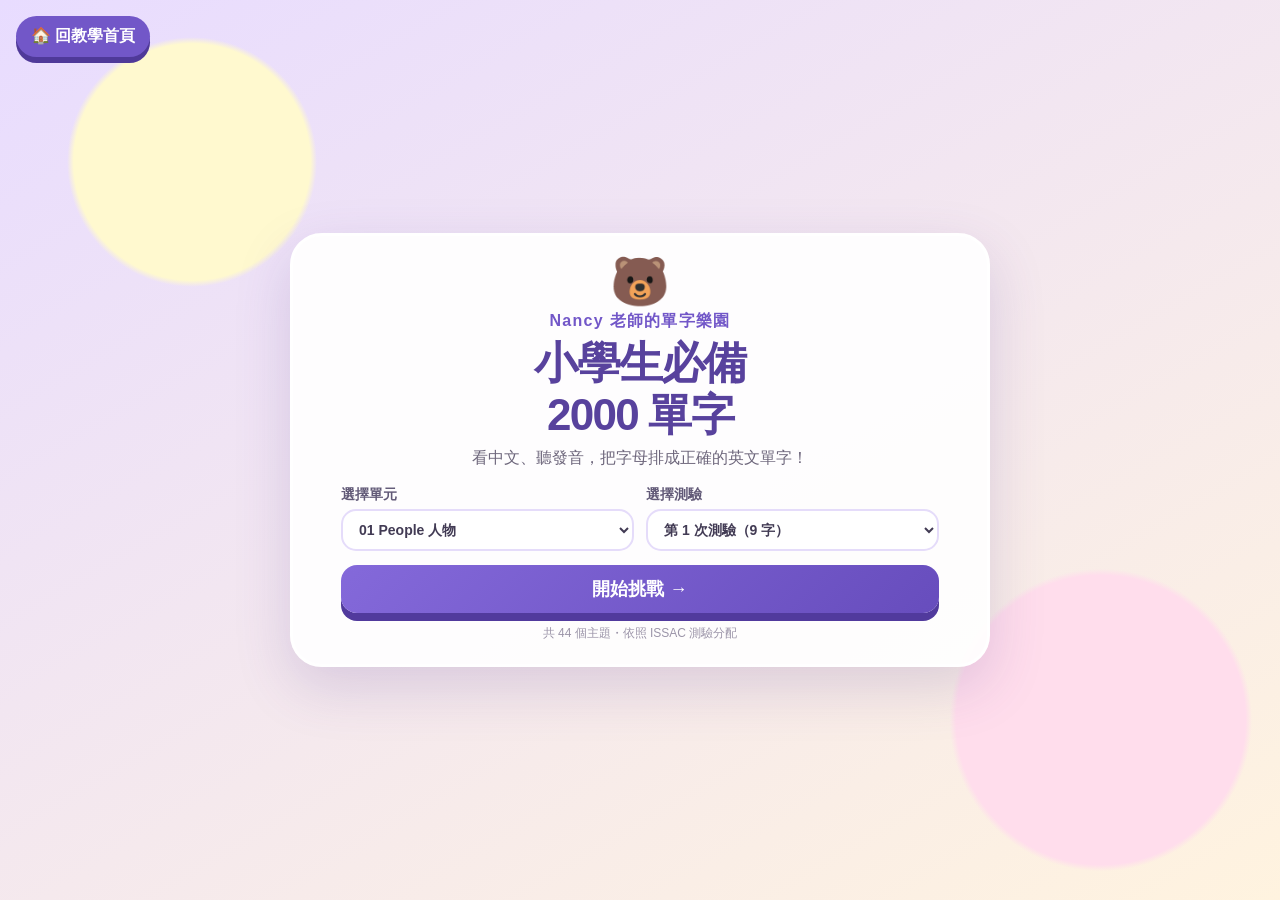
==== commit 71a4a13b: "Add files via upload" ====
--- a/word-puzzle/index.html
+++ b/word-puzzle/index.html
@@ -19,11 +19,12 @@
     .question-nav{justify-content:space-between;align-items:center;display:flex}.previous{color:#654eaa;background:#fff;border:3px solid #8b75ce;border-radius:15px;padding:8px 18px;font-weight:900}.previous:disabled{opacity:.35}.meaning{text-align:center;color:#514272;margin:18px 0 8px;font-size:clamp(34px,8vw,54px);font-weight:950}.speak{color:#3178a5;background:#e9f6ff;border:0;border-radius:99px;margin:auto;padding:9px 16px;font-weight:800;display:block}.instruction{text-align:center;color:#91899e;margin:24px 0 10px;font-size:14px}
     .answer-zone{color:#aaa2b5;background:#faf7ff;border:3px dashed #d8caef;border-radius:20px;flex-wrap:wrap;justify-content:center;align-items:center;gap:8px;min-height:78px;padding:12px;display:flex}.tiles{flex-wrap:wrap;justify-content:center;gap:9px;min-height:82px;margin:18px 0;display:flex}.letter{color:#59439c;text-transform:lowercase;background:#fff;border:2px solid #5f47ad;border-radius:13px;min-width:45px;height:48px;padding:0 12px;font-size:22px;font-weight:950;box-shadow:0 5px #d5c8f4}
     .feedback{text-align:center;border-radius:14px;margin:8px 0 16px;padding:14px;font-size:17px;font-weight:900}.good{color:#24763b;background:#dbf7df}.try{color:#7c4d00;background:#fff0d1}.actions{grid-template-columns:1fr 1fr;gap:12px;display:grid}.secondary{color:#66577d;background:#eee9f4}.retry{color:#704b00;background:#ffe082}.skip{color:#fff;background:#8068c5}.result button{width:100%;margin-top:14px}.wrong-list{display:flex;flex-wrap:wrap;justify-content:center;gap:8px}.wrong-list span{background:#fff1db;border-radius:99px;padding:7px 11px;font-size:13px}
-    @media(max-width:560px){.picker-grid{grid-template-columns:1fr}.welcome{padding:30px 20px}.topbar{grid-template-columns:1fr auto}.home{grid-column:1/-1;width:100%}.actions{grid-template-columns:1fr}}
+    .site-home{position:fixed;z-index:10;left:16px;top:16px;color:#fff;background:#7257c8;border-radius:999px;padding:10px 15px;font-weight:900;text-decoration:none;box-shadow:0 6px #4f3999}
+    @media(max-width:560px){.picker-grid{grid-template-columns:1fr}.welcome{padding:30px 20px}.topbar{grid-template-columns:1fr auto}.home{grid-column:1/-1;width:100%}.actions{grid-template-columns:1fr}.site-home{position:absolute;left:10px;top:10px;font-size:13px;padding:8px 11px}}
   </style>
 </head>
 <body>
-  <main class="page"><section id="app" class="card"></section></main>
+  <main class="page"><a class="site-home" href="https://snorlax2026.github.io/teaching/">🏠 回教學首頁</a><section id="app" class="card"></section></main>
   <script>
     const EXAMS_BASE64 = "77u/5Lul5LiL5piv5a6M5pW055qEIDF+NDQg5Zau5YWD5Zau5a2X5ris6amX5YiG6YWN6KGo77yaCvCfp5EgMDEgUGVvcGxlIOS6uueJqSAo5YWxIDI2IOWtlykKKiDnrKwgMSDmrKHmuKzpqZcgKDnlrZcp77yaYWR1bHQgKOaIkOS6uinjgIFhbmdlbCAo5aSp5L2/[base64]/[base64]/kvK8p44CBd2lmZSAo5aa75a2QKSAx44CCCuKcqCAwMyBBcHBlYXJhbmNlIOWkluihqCAo5YWxIDE5IOWtlykKKiDnrKwgMSDmrKHmuKzpqZcgKDnlrZcp77yaYmVhdXRpZnVsICjmvILkuq7nmoQp44CBYmxpbmQgKOecvOebsueahCnjgIFjdXRlICjlj6/mhJvnmoQp44CBY2h1YmJ5ICjog5bog5bnmoQp44CBZmF0ICjogqXog5bnmoQp44CBaGFuZHNvbWUgKOiLseS/[base64]/[base64]/jueahCnjgIFwcm91ZCAo6amV5YKy55qEKeOAgXJpY2ggKOaciemMoueahCnjgIFzZWxmaXNoICjoh6rnp4HnmoQp44CBc2h5ICjlrrPnvp7nmoQp44CBc21hcnQgKOiBsOaYjueahCnjgIFzdHVwaWQgKOaEmuigoueahCnjgIFzdWNjZXNzZnVsICjmiJDlip/[base64]/[base64]/[base64]/[base64]/[base64]/[base64]/[base64]/[base64]/[base64]/[base64]/KeOAgWRpbmluZyByb29tICjpo6/[base64]/KeOAgWxpdmluZyByb29tICjlrqLlu7Mp44CBcm9vZiAo5bGL6aCCKeOAgXJvb20gKOaIv+mWkynjgIFzdGFpcnMgKOaok+airynjgIFzdHVkeSAo5pu45oi/[base64]/[base64]/[base64]/[base64]/[base64]/55CDKeOAgWZhbiAo54uC54ax5oSb5aW96ICF44CB57KJ57WyKeOAgWZvb3RiYWxsICjnvo7lvI/[base64]/[base64]/[base64]/[base64]/[base64]/seaogumDqCkgMTTjgIIKKiDnrKwgMiDmrKHmuKzpqZcgKDjlrZcp77yaY29udmVuaWVuY2Ugc3RvcmUgKOS+v+WIqeWVhuW6lynjgIFjb3VudHJ5ICjlnIvlrrYp44CBY3Jvc3N3YWxrICjooYzkurrnqb/[base64]/5pa5KSAxNOOAggrwn5qXIDMyIFRyYW5zcG9ydGF0aW9uIOS6pOmAmuW3peWFtyAo5YWxIDMxIOWtlykKKiDnrKwgMSDmrKHmuKzpqZcgKDjlrZcp77yaYWlycGxhbmUgKOmjm+apnynjgIFhaXJwb3J0ICjmqZ/[base64]/[base64]/jgIHkuIDlgIvnjrvnkoPmna/[base64]/[base64]/[base64]/[base64]/[base64]/lloflj60p44CBdmlvbGluICjlsI/[base64]/g+eahCnjgIFnb29kICjlpb3nmoQp44CBaGFwcHkgKOW/[base64]/[base64]/og73nmoQp44CBbWFpbiAo5Li76KaB55qEKeOAgW1hcnZlbG91cyAo5Luk5Lq66ama5ZiG55qE44CB6Z2e5Yeh55qEKSAyMuOAggoqIOesrCAyIOasoea4rOmplyAoOOWtlynvvJpuZXcgKOaWsOeahCnjgIFvbmx5ICjllK/[base64]/[base64]";
     const examsText = new TextDecoder().decode(Uint8Array.from(atob(EXAMS_BASE64), c => c.charCodeAt(0)));
@@ -54,8 +55,8 @@
     function start(){wordIndex=0;score=0;wrong=[];finished=false;prepare();practice()}
     function currentQuiz(){return units[unitIndex].quizzes[quizIndex]}function currentWord(){return currentQuiz().words[wordIndex]}
     function prepare(){answer=[];tiles=shuffle(currentWord().english);feedback=""}
-    function practice(){const q=currentQuiz(),w=currentWord(),pct=Math.round(wordIndex/q.words.length*100);app.className="card practice";app.innerHTML=`<header class="topbar"><button id="home" class="home">🏠 回首頁</button><div><strong>${String(units[unitIndex].number).padStart(2,"0")} ${esc(units[unitIndex].title)}</strong><span>第 ${q.number} 次測驗</span></div><div class="score">⭐ ${score}</div></header><div class="progress"><i style="width:${pct}%"></i></div><div class="question-nav"><button id="prev" class="previous" ${wordIndex===0?"disabled":""}>← 上一題</button><p>第 ${wordIndex+1} 題 / 共 ${q.words.length} 題</p></div><div class="meaning">${esc(w.chinese)}</div><button id="speak" class="speak">🔊 聽發音</button><p class="instruction">依序點選字母，排出正確單字</p><div id="answer" class="answer-zone">${answer.length?answer.map(x=>letter(x,"answer")).join(""):"點選下方字母開始拼字"}</div><div id="tiles" class="tiles">${tiles.map(x=>letter(x,"tile")).join("")}</div>${feedback?`<div class="feedback ${feedback.ok?"good":"try"}">${esc(feedback.text)}</div>`:""}<div class="actions">${feedback?(feedback.ok?`<button id="next" class="primary">${wordIndex+1===q.words.length?"看成績":"下一題 →"}</button>`:`<button id="retry" class="retry">🔄 再做一次</button><button id="next" class="skip">${wordIndex+1===q.words.length?"看成績":"下一題 →"}</button>`):`<button id="reset" class="secondary">重新排列</button><button id="check" class="primary">檢查答案</button>`}</div>`;
-      document.getElementById("home").onclick=home;document.getElementById("prev").onclick=()=>{wordIndex--;prepare();practice()};document.getElementById("speak").onclick=speak;
+    function practice(){const q=currentQuiz(),w=currentWord(),pct=Math.round(wordIndex/q.words.length*100);app.className="card practice";app.innerHTML=`<header class="topbar"><button id="home" class="home">🏠 回首頁</button><div><strong>${String(units[unitIndex].number).padStart(2,"0")} ${esc(units[unitIndex].title)}</strong><span>第 ${q.number} 次測驗</span></div><div class="score">⭐ ${score}</div></header><div class="progress"><i style="width:${pct}%"></i></div><div class="question-nav"><button id="prev" class="previous" ${wordIndex===0?"disabled":""}>← 上一題</button><p>第 ${wordIndex+1} 題 / 共 ${q.words.length} 題</p><button id="nav-next" class="previous" ${wordIndex+1===q.words.length?"disabled":""}>下一題 →</button></div><div class="meaning">${esc(w.chinese)}</div><button id="speak" class="speak">🔊 聽發音</button><p class="instruction">依序點選字母，排出正確單字</p><div id="answer" class="answer-zone">${answer.length?answer.map(x=>letter(x,"answer")).join(""):"點選下方字母開始拼字"}</div><div id="tiles" class="tiles">${tiles.map(x=>letter(x,"tile")).join("")}</div>${feedback?`<div class="feedback ${feedback.ok?"good":"try"}">${esc(feedback.text)}</div>`:""}<div class="actions">${feedback?(feedback.ok?`<button id="next" class="primary">${wordIndex+1===q.words.length?"看成績":"下一題 →"}</button>`:`<button id="retry" class="retry">🔄 再做一次</button><button id="next" class="skip">${wordIndex+1===q.words.length?"看成績":"下一題 →"}</button>`):`<button id="reset" class="secondary">重新排列</button><button id="check" class="primary">檢查答案</button>`}</div>`;
+      document.getElementById("home").onclick=home;document.getElementById("prev").onclick=()=>{wordIndex--;prepare();practice()};document.getElementById("nav-next").onclick=()=>{wordIndex++;prepare();practice()};document.getElementById("speak").onclick=speak;
       document.querySelectorAll("[data-place]").forEach(b=>b.onclick=()=>move(Number(b.dataset.id),b.dataset.place));
       if(feedback){if(document.getElementById("retry"))document.getElementById("retry").onclick=()=>{prepare();practice()};document.getElementById("next").onclick=next}else{document.getElementById("reset").onclick=()=>{prepare();practice()};document.getElementById("check").onclick=check}
     }
@@ -69,4 +70,3 @@
   </script>
 </body>
 </html>
-
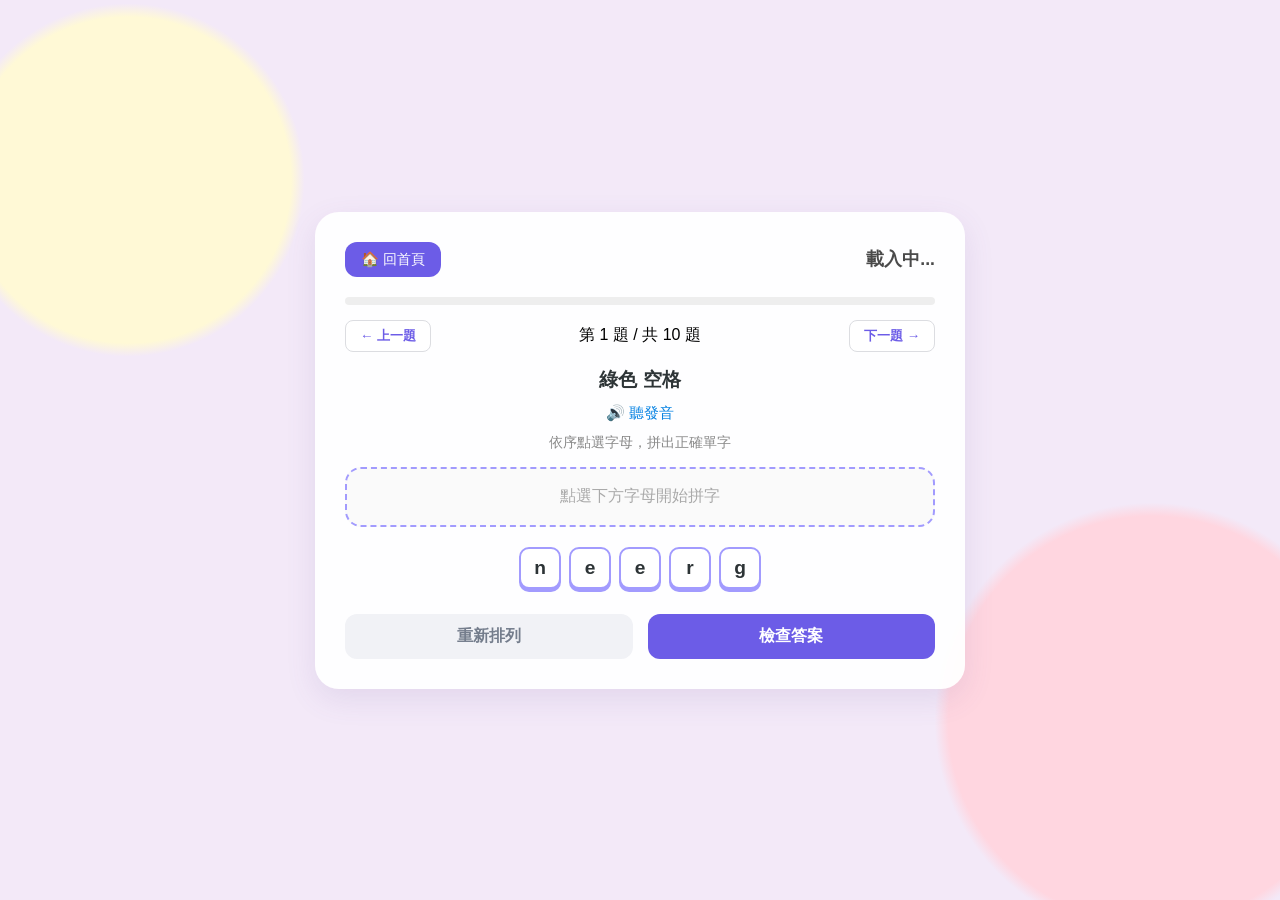
==== commit 13e19c2c: "Update index.html" ====
--- a/word-puzzle/index.html
+++ b/word-puzzle/index.html
@@ -1,72 +1,332 @@
 <!DOCTYPE html>
-<html lang="zh-Hant">
+<html lang="zh-TW">
 <head>
-  <meta charset="UTF-8">
-  <meta name="viewport" content="width=device-width, initial-scale=1">
-  <title>小學生必備 2000 單字｜Nancy 老師的單字樂園</title>
-  <style>
-    :root{--ink:#423b54;--purple:#7257c8;--pink:#ff8fb4;--cream:#fffaf0;--yellow:#ffd96a}
-    *{box-sizing:border-box}body{color:var(--ink);font-family:"Microsoft JhengHei",Arial,sans-serif;background:#f4edff;margin:0}button,select{font:inherit}button{cursor:pointer}
-    .page{background:radial-gradient(circle at 15% 18%,#fff9cf 0 9%,transparent 9.5%),radial-gradient(circle at 86% 80%,#ffddec 0 11%,transparent 11.5%),linear-gradient(150deg,#e8dcff,#fff3df);place-items:center;min-height:100vh;padding:12px 18px;display:grid}
-    .card{background:#ffffffeb;border:3px solid #fff;border-radius:32px;width:min(700px,100%);box-shadow:0 20px 55px #5b3d962e}
-    .welcome,.result{text-align:center;padding:22px clamp(22px,6vw,48px)}.mascot{font-size:48px;line-height:1}.eyebrow{color:var(--purple);letter-spacing:.08em;margin:5px 0;font-weight:800}
-    h1{letter-spacing:-.04em;color:#58429d;margin:2px 0 5px;font-size:clamp(32px,5vw,44px);line-height:1.18}.subtitle{color:#6e677c;margin:0 auto 16px;font-size:16px;line-height:1.5}
-    .picker-grid{text-align:left;grid-template-columns:1fr 1fr;gap:12px;margin-bottom:14px;display:grid}label{color:#615977;font-size:14px;font-weight:800}
-    select{width:100%;color:var(--ink);background:#fff;border:2px solid #e5dcfa;border-radius:15px;outline:none;margin-top:5px;padding:10px 12px;display:block}select:focus{border-color:#a58de8}
-    .primary,.secondary,.retry,.skip,.home{border:0;border-radius:16px;padding:12px 22px;font-weight:900}.primary{color:#fff;background:linear-gradient(135deg,#8469da,#674dbd);box-shadow:0 8px #513a9d}.primary:disabled{opacity:.45;cursor:not-allowed}.welcome>.primary{width:100%;font-size:18px}.tiny{color:#9b94a8;margin:12px 0 0;font-size:12px}
-    .practice{padding:20px clamp(16px,4vw,34px) 30px}.topbar{grid-template-columns:auto 1fr auto;align-items:center;gap:16px;display:grid}.topbar strong,.topbar span{display:block}.topbar span{color:#92899f;font-size:13px}.score{background:#fff2b9;border-radius:18px;padding:10px 13px;font-weight:900}
-    .home{color:#fff;background:#7257c8;box-shadow:0 6px #4f3999}.progress{background:#eee9f3;border-radius:99px;height:11px;margin:20px 0 8px;overflow:hidden}.progress i{background:linear-gradient(90deg,#ff9aba,#ffd06b);border-radius:99px;height:100%;display:block}
-    .question-nav{justify-content:space-between;align-items:center;display:flex}.previous{color:#654eaa;background:#fff;border:3px solid #8b75ce;border-radius:15px;padding:8px 18px;font-weight:900}.previous:disabled{opacity:.35}.meaning{text-align:center;color:#514272;margin:18px 0 8px;font-size:clamp(34px,8vw,54px);font-weight:950}.speak{color:#3178a5;background:#e9f6ff;border:0;border-radius:99px;margin:auto;padding:9px 16px;font-weight:800;display:block}.instruction{text-align:center;color:#91899e;margin:24px 0 10px;font-size:14px}
-    .answer-zone{color:#aaa2b5;background:#faf7ff;border:3px dashed #d8caef;border-radius:20px;flex-wrap:wrap;justify-content:center;align-items:center;gap:8px;min-height:78px;padding:12px;display:flex}.tiles{flex-wrap:wrap;justify-content:center;gap:9px;min-height:82px;margin:18px 0;display:flex}.letter{color:#59439c;text-transform:lowercase;background:#fff;border:2px solid #5f47ad;border-radius:13px;min-width:45px;height:48px;padding:0 12px;font-size:22px;font-weight:950;box-shadow:0 5px #d5c8f4}
-    .feedback{text-align:center;border-radius:14px;margin:8px 0 16px;padding:14px;font-size:17px;font-weight:900}.good{color:#24763b;background:#dbf7df}.try{color:#7c4d00;background:#fff0d1}.actions{grid-template-columns:1fr 1fr;gap:12px;display:grid}.secondary{color:#66577d;background:#eee9f4}.retry{color:#704b00;background:#ffe082}.skip{color:#fff;background:#8068c5}.result button{width:100%;margin-top:14px}.wrong-list{display:flex;flex-wrap:wrap;justify-content:center;gap:8px}.wrong-list span{background:#fff1db;border-radius:99px;padding:7px 11px;font-size:13px}
-    .site-home{position:fixed;z-index:10;left:16px;top:16px;color:#fff;background:#7257c8;border-radius:999px;padding:10px 15px;font-weight:900;text-decoration:none;box-shadow:0 6px #4f3999}
-    @media(max-width:560px){.picker-grid{grid-template-columns:1fr}.welcome{padding:30px 20px}.topbar{grid-template-columns:1fr auto}.home{grid-column:1/-1;width:100%}.actions{grid-template-columns:1fr}.site-home{position:absolute;left:10px;top:10px;font-size:13px;padding:8px 11px}}
-  </style>
+    <meta charset="UTF-8">
+    <meta name="viewport" content="width=device-width, initial-scale=1.0">
+    <title>英文單字拼字測驗</title>
+    <style>
+        * {
+            box-sizing: border-box;
+            margin: 0;
+            padding: 0;
+            font-family: 'Segoe UI', Arial, sans-serif;
+        }
+
+        body {
+            background-color: #f3e9f8;
+            background-image: 
+                radial-gradient(circle at 10% 20%, #fff9d6 0%, #fff9d6 12%, transparent 13%),
+                radial-gradient(circle at 90% 80%, #ffd6e0 0%, #ffd6e0 15%, transparent 16%);
+            min-height: 100vh;
+            display: flex;
+            justify-content: center;
+            align-items: center;
+            padding: 20px;
+        }
+
+        .container {
+            background: rgba(255, 255, 255, 0.95);
+            border-radius: 24px;
+            padding: 30px;
+            width: 100%;
+            max-width: 650px;
+            box-shadow: 0 10px 30px rgba(110, 80, 160, 0.12);
+        }
+
+        .header {
+            display: flex;
+            justify-content: space-between;
+            align-items: center;
+            margin-bottom: 20px;
+        }
+
+        .unit-title {
+            font-size: 1.1rem;
+            font-weight: bold;
+            color: #4a4a4a;
+        }
+
+        .home-btn {
+            background-color: #6c5ce7;
+            color: white;
+            border: none;
+            padding: 8px 16px;
+            border-radius: 12px;
+            cursor: pointer;
+            text-decoration: none;
+            font-size: 0.9rem;
+            display: inline-flex;
+            align-items: center;
+            gap: 6px;
+        }
+
+        .progress-bar {
+            height: 8px;
+            background-color: #eee;
+            border-radius: 4px;
+            overflow: hidden;
+            margin-bottom: 15px;
+        }
+
+        .progress-fill {
+            height: 100%;
+            background: linear-gradient(90deg, #ff7675, #ffeaa7);
+            width: 0%;
+            transition: width 0.3s ease;
+        }
+
+        .nav-controls {
+            display: flex;
+            justify-content: space-between;
+            align-items: center;
+            margin-bottom: 15px;
+        }
+
+        .nav-btn {
+            background: white;
+            border: 1px solid #dcdde1;
+            padding: 6px 14px;
+            border-radius: 8px;
+            cursor: pointer;
+            color: #6c5ce7;
+            font-weight: bold;
+        }
+
+        .audio-btn {
+            display: flex;
+            align-items: center;
+            justify-content: center;
+            margin: 10px auto;
+            background: none;
+            border: none;
+            color: #0984e3;
+            cursor: pointer;
+            font-size: 0.95rem;
+            gap: 5px;
+        }
+
+        .hint-text {
+            text-align: center;
+            color: #888;
+            font-size: 0.85rem;
+            margin-bottom: 15px;
+        }
+
+        .answer-box {
+            border: 2px dashed #a29bfe;
+            border-radius: 16px;
+            min-height: 60px;
+            display: flex;
+            flex-wrap: wrap;
+            justify-content: center;
+            align-items: center;
+            padding: 10px;
+            gap: 8px;
+            margin-bottom: 20px;
+            background-color: #fafafa;
+        }
+
+        .letter-pool {
+            display: flex;
+            flex-wrap: wrap;
+            justify-content: center;
+            gap: 8px;
+            margin-bottom: 25px;
+        }
+
+        .letter-btn {
+            width: 42px;
+            height: 42px;
+            background: white;
+            border: 2px solid #a29bfe;
+            border-radius: 10px;
+            font-size: 1.2rem;
+            font-weight: bold;
+            color: #2d3436;
+            cursor: pointer;
+            box-shadow: 0 3px 0 #a29bfe;
+            transition: all 0.1s ease;
+        }
+
+        .letter-btn:active {
+            transform: translateY(3px);
+            box-shadow: none;
+        }
+
+        .letter-btn.used {
+            opacity: 0.2;
+            pointer-events: none;
+        }
+
+        .action-btns {
+            display: flex;
+            gap: 15px;
+        }
+
+        .reset-btn, .check-btn {
+            flex: 1;
+            padding: 12px;
+            border-radius: 12px;
+            border: none;
+            font-size: 1rem;
+            font-weight: bold;
+            cursor: pointer;
+        }
+
+        .reset-btn {
+            background-color: #f1f2f6;
+            color: #747d8c;
+        }
+
+        .check-btn {
+            background-color: #6c5ce7;
+            color: white;
+        }
+
+        .chinese-hint {
+            font-size: 1.2rem;
+            text-align: center;
+            color: #2d3436;
+            font-weight: bold;
+            margin-bottom: 10px;
+        }
+    </style>
 </head>
 <body>
-  <main class="page"><a class="site-home" href="https://snorlax2026.github.io/teaching/">🏠 回教學首頁</a><section id="app" class="card"></section></main>
-  <script>
-    const EXAMS_BASE64 = "77u/5Lul5LiL5piv5a6M5pW055qEIDF+NDQg5Zau5YWD5Zau5a2X5ris6amX5YiG6YWN6KGo77yaCvCfp5EgMDEgUGVvcGxlIOS6uueJqSAo5YWxIDI2IOWtlykKKiDnrKwgMSDmrKHmuKzpqZcgKDnlrZcp77yaYWR1bHQgKOaIkOS6uinjgIFhbmdlbCAo5aSp5L2/[base64]/[base64]/kvK8p44CBd2lmZSAo5aa75a2QKSAx44CCCuKcqCAwMyBBcHBlYXJhbmNlIOWkluihqCAo5YWxIDE5IOWtlykKKiDnrKwgMSDmrKHmuKzpqZcgKDnlrZcp77yaYmVhdXRpZnVsICjmvILkuq7nmoQp44CBYmxpbmQgKOecvOebsueahCnjgIFjdXRlICjlj6/mhJvnmoQp44CBY2h1YmJ5ICjog5bog5bnmoQp44CBZmF0ICjogqXog5bnmoQp44CBaGFuZHNvbWUgKOiLseS/[base64]/[base64]/jueahCnjgIFwcm91ZCAo6amV5YKy55qEKeOAgXJpY2ggKOaciemMoueahCnjgIFzZWxmaXNoICjoh6rnp4HnmoQp44CBc2h5ICjlrrPnvp7nmoQp44CBc21hcnQgKOiBsOaYjueahCnjgIFzdHVwaWQgKOaEmuigoueahCnjgIFzdWNjZXNzZnVsICjmiJDlip/[base64]/[base64]/[base64]/[base64]/[base64]/[base64]/[base64]/[base64]/[base64]/[base64]/KeOAgWRpbmluZyByb29tICjpo6/[base64]/KeOAgWxpdmluZyByb29tICjlrqLlu7Mp44CBcm9vZiAo5bGL6aCCKeOAgXJvb20gKOaIv+mWkynjgIFzdGFpcnMgKOaok+airynjgIFzdHVkeSAo5pu45oi/[base64]/[base64]/[base64]/[base64]/[base64]/55CDKeOAgWZhbiAo54uC54ax5oSb5aW96ICF44CB57KJ57WyKeOAgWZvb3RiYWxsICjnvo7lvI/[base64]/[base64]/[base64]/[base64]/[base64]/seaogumDqCkgMTTjgIIKKiDnrKwgMiDmrKHmuKzpqZcgKDjlrZcp77yaY29udmVuaWVuY2Ugc3RvcmUgKOS+v+WIqeWVhuW6lynjgIFjb3VudHJ5ICjlnIvlrrYp44CBY3Jvc3N3YWxrICjooYzkurrnqb/[base64]/5pa5KSAxNOOAggrwn5qXIDMyIFRyYW5zcG9ydGF0aW9uIOS6pOmAmuW3peWFtyAo5YWxIDMxIOWtlykKKiDnrKwgMSDmrKHmuKzpqZcgKDjlrZcp77yaYWlycGxhbmUgKOmjm+apnynjgIFhaXJwb3J0ICjmqZ/[base64]/[base64]/jgIHkuIDlgIvnjrvnkoPmna/[base64]/[base64]/[base64]/[base64]/[base64]/lloflj60p44CBdmlvbGluICjlsI/[base64]/g+eahCnjgIFnb29kICjlpb3nmoQp44CBaGFwcHkgKOW/[base64]/[base64]/og73nmoQp44CBbWFpbiAo5Li76KaB55qEKeOAgW1hcnZlbG91cyAo5Luk5Lq66ama5ZiG55qE44CB6Z2e5Yeh55qEKSAyMuOAggoqIOesrCAyIOasoea4rOmplyAoOOWtlynvvJpuZXcgKOaWsOeahCnjgIFvbmx5ICjllK/[base64]/[base64]";
-    const examsText = new TextDecoder().decode(Uint8Array.from(atob(EXAMS_BASE64), c => c.charCodeAt(0)));
-    function parseExams(text){
-      const units=[]; let unit=null;
-      for(const raw of text.split(/\r?\n/)){
-        const line=raw.replace(/^\uFEFF/,"").trim();
-        const head=line.match(/^(?:[^\d\s]+\s*)?(\d{2})\s+(.+?)\s*\(共/);
-        if(head){unit={number:Number(head[1]),title:head[2].trim(),quizzes:[]};units.push(unit);continue}
-        const quiz=line.match(/^\*?\s*第\s*(\d+)\s*次測驗\s*\([^)]*\)[：:]\s*(.+)$/);
-        if(!quiz||!unit)continue;
-        const words=quiz[2].replace(/\s+\d+。\s*$/,"").replace(/。\s*$/,"").split("、").map(item=>{
-          const end=item.lastIndexOf(")"),start=item.lastIndexOf(" (",end);
-          return start>0?{english:item.slice(0,start).trim(),chinese:item.slice(start+2,end).trim()}:{english:item.trim(),chinese:""};
-        }).filter(w=>w.english);
-        unit.quizzes.push({number:Number(quiz[1]),words});
-      }
-      return units;
+
+<div class="container">
+    <div class="header">
+        <a href="../index.html" class="home-btn">🏠 回首頁</a>
+        <div class="unit-title" id="unit-title">載入中...</div>
+    </div>
+
+    <div class="progress-bar">
+        <div class="progress-fill" id="progress-fill"></div>
+    </div>
+
+    <div class="nav-controls">
+        <button class="nav-btn" id="prev-btn" onclick="prevQuestion()">← 上一題</button>
+        <span id="question-count">第 1 題 / 共 10 題</span>
+        <button class="nav-btn" id="next-btn" onclick="nextQuestion()">下一題 →</button>
+    </div>
+
+    <div class="chinese-hint" id="chinese-hint">中文提示</div>
+    <button class="audio-btn" onclick="playAudio()">🔊 聽發音</button>
+    <div class="hint-text">依序點選字母，拼出正確單字</div>
+
+    <div class="answer-box" id="answer-box">點選下方字母開始拼字</div>
+    <div class="letter-pool" id="letter-pool"></div>
+
+    <div class="action-btns">
+        <button class="reset-btn" onclick="resetCurrentQuestion()">重新排列</button>
+        <button class="check-btn" onclick="checkAnswer()">檢查答案</button>
+    </div>
+</div>
+
+<script>
+let currentWordData = { word: "", hint: "" };
+let rawEnglishWord = ""; // 只包含純英文字母的答案
+let selectedLetters = [];
+let poolLetters = [];
+
+// 解析單字資料：過濾中文與括號，純字母做題目
+function parseRawWord(fullString) {
+    // 假設輸入是 "green (綠色 空格)" 或 "adult (成人)"
+    let match = fullString.match(/^(.*?)\s*[\(（](.*?)[\)）]/);
+    
+    let englishPart = fullString;
+    let chinesePart = "";
+
+    if (match) {
+        englishPart = match[1];
+        chinesePart = match[2];
     }
-    const units=parseExams(examsText),app=document.getElementById("app");
-    let unitIndex=0,quizIndex=0,wordIndex=0,score=0,wrong=[],answer=[],tiles=[],feedback="",finished=false;
-    const esc=s=>String(s).replace(/[&<>"']/g,c=>({"&":"&amp;","<":"&lt;",">":"&gt;",'"':"&quot;","'":"&#39;"}[c]));
-    function shuffle(word){const a=[...word].map((char,id)=>({char,id}));for(let i=a.length-1;i;i--){const j=Math.floor(Math.random()*(i+1));[a[i],a[j]]=[a[j],a[i]]}if(a.map(x=>x.char).join("")===word&&a.length>1)[a[0],a[1]]=[a[1],a[0]];return a}
-    function home(){finished=false;app.className="card welcome";app.innerHTML=`<div class="mascot">🐻</div><p class="eyebrow">Nancy 老師的單字樂園</p><h1>小學生必備<br>2000 單字</h1><p class="subtitle">看中文、聽發音，把字母排成正確的英文單字！</p><div class="picker-grid"><label>選擇單元<select id="unit">${units.map((u,i)=>`<option value="${i}">${String(u.number).padStart(2,"0")} ${esc(u.title)}</option>`).join("")}</select></label><label>選擇測驗<select id="quiz"></select></label></div><button id="start" class="primary">開始挑戰 →</button><p class="tiny">共 ${units.length} 個主題・依照 ISSAC 測驗分配</p>`;
-      const unit=document.getElementById("unit"),quiz=document.getElementById("quiz");unit.value=unitIndex;
-      const fill=()=>{unitIndex=Number(unit.value);quiz.innerHTML=units[unitIndex].quizzes.map((q,i)=>`<option value="${i}">第 ${q.number} 次測驗（${q.words.length} 字）</option>`).join("");quizIndex=0};fill();unit.onchange=fill;quiz.onchange=()=>quizIndex=Number(quiz.value);document.getElementById("start").onclick=start;
+
+    // 只保留 a-z, A-Z，濾掉括號、空格與中文
+    let cleanWord = englishPart.replace(/[^a-zA-Z]/g, '').toLowerCase();
+
+    return {
+        cleanWord: cleanWord,
+        hint: chinesePart || fullString
+    };
+}
+
+function loadWord(fullString) {
+    const parsed = parseRawWord(fullString);
+    rawEnglishWord = parsed.cleanWord;
+    
+    document.getElementById('chinese-hint').textContent = parsed.hint;
+
+    // 將純英文字母打亂作為按鈕選項
+    poolLetters = rawEnglishWord.split('').sort(() => Math.random() - 0.5);
+    selectedLetters = [];
+
+    renderPool();
+    renderAnswer();
+}
+
+function renderPool() {
+    const poolContainer = document.getElementById('letter-pool');
+    poolContainer.innerHTML = '';
+
+    poolLetters.forEach((letter, index) => {
+        const btn = document.createElement('button');
+        btn.className = 'letter-btn';
+        btn.textContent = letter;
+        btn.onclick = () => selectLetter(index);
+        poolContainer.appendChild(btn);
+    });
+}
+
+function renderAnswer() {
+    const box = document.getElementById('answer-box');
+    if (selectedLetters.length === 0) {
+        box.textContent = '點選下方字母開始拼字';
+        box.style.color = '#aaa';
+    } else {
+        box.textContent = selectedLetters.map(item => item.letter).join(' ');
+        box.style.color = '#2d3436';
+        box.style.fontSize = '1.4rem';
+        box.style.fontWeight = 'bold';
     }
-    function start(){wordIndex=0;score=0;wrong=[];finished=false;prepare();practice()}
-    function currentQuiz(){return units[unitIndex].quizzes[quizIndex]}function currentWord(){return currentQuiz().words[wordIndex]}
-    function prepare(){answer=[];tiles=shuffle(currentWord().english);feedback=""}
-    function practice(){const q=currentQuiz(),w=currentWord(),pct=Math.round(wordIndex/q.words.length*100);app.className="card practice";app.innerHTML=`<header class="topbar"><button id="home" class="home">🏠 回首頁</button><div><strong>${String(units[unitIndex].number).padStart(2,"0")} ${esc(units[unitIndex].title)}</strong><span>第 ${q.number} 次測驗</span></div><div class="score">⭐ ${score}</div></header><div class="progress"><i style="width:${pct}%"></i></div><div class="question-nav"><button id="prev" class="previous" ${wordIndex===0?"disabled":""}>← 上一題</button><p>第 ${wordIndex+1} 題 / 共 ${q.words.length} 題</p><button id="nav-next" class="previous" ${wordIndex+1===q.words.length?"disabled":""}>下一題 →</button></div><div class="meaning">${esc(w.chinese)}</div><button id="speak" class="speak">🔊 聽發音</button><p class="instruction">依序點選字母，排出正確單字</p><div id="answer" class="answer-zone">${answer.length?answer.map(x=>letter(x,"answer")).join(""):"點選下方字母開始拼字"}</div><div id="tiles" class="tiles">${tiles.map(x=>letter(x,"tile")).join("")}</div>${feedback?`<div class="feedback ${feedback.ok?"good":"try"}">${esc(feedback.text)}</div>`:""}<div class="actions">${feedback?(feedback.ok?`<button id="next" class="primary">${wordIndex+1===q.words.length?"看成績":"下一題 →"}</button>`:`<button id="retry" class="retry">🔄 再做一次</button><button id="next" class="skip">${wordIndex+1===q.words.length?"看成績":"下一題 →"}</button>`):`<button id="reset" class="secondary">重新排列</button><button id="check" class="primary">檢查答案</button>`}</div>`;
-      document.getElementById("home").onclick=home;document.getElementById("prev").onclick=()=>{wordIndex--;prepare();practice()};document.getElementById("nav-next").onclick=()=>{wordIndex++;prepare();practice()};document.getElementById("speak").onclick=speak;
-      document.querySelectorAll("[data-place]").forEach(b=>b.onclick=()=>move(Number(b.dataset.id),b.dataset.place));
-      if(feedback){if(document.getElementById("retry"))document.getElementById("retry").onclick=()=>{prepare();practice()};document.getElementById("next").onclick=next}else{document.getElementById("reset").onclick=()=>{prepare();practice()};document.getElementById("check").onclick=check}
+}
+
+function selectLetter(index) {
+    const btns = document.querySelectorAll('.letter-pool .letter-btn');
+    if (btns[index].classList.contains('used')) return;
+
+    btns[index].classList.add('used');
+    selectedLetters.push({ letter: poolLetters[index], originalIndex: index });
+    renderAnswer();
+}
+
+function resetCurrentQuestion() {
+    selectedLetters = [];
+    const btns = document.querySelectorAll('.letter-pool .letter-btn');
+    btns.forEach(btn => btn.classList.remove('used'));
+    renderAnswer();
+}
+
+function checkAnswer() {
+    const userSpelling = selectedLetters.map(item => item.letter).join('');
+    if (userSpelling === rawEnglishWord) {
+        alert('🎉 太棒了！回答正確！');
+    } else {
+        alert('❌ 答錯囉，再試一次看看！');
     }
-    function letter(x,place){return `<button class="letter" data-id="${x.id}" data-place="${place}">${x.char===" "?"空格":esc(x.char)}</button>`}
-    function move(id,place){if(feedback)return;const from=place==="tile"?tiles:answer,to=place==="tile"?answer:tiles,index=from.findIndex(x=>x.id===id);to.push(from.splice(index,1)[0]);practice()}
-    function check(){const w=currentWord(),made=answer.map(x=>x.char).join("");if(answer.length!==[...w.english].length){feedback={ok:false,text:"還有字母沒放上去喔！"}}else if(made.toLowerCase()===w.english.toLowerCase()){score++;feedback={ok:true,text:"答對了！太厲害了 🌟"}}else{wrong.push(w);feedback={ok:false,text:`正確答案是：${w.english}`}}practice()}
-    function next(){if(wordIndex+1>=currentQuiz().words.length){result();return}wordIndex++;prepare();practice()}
-    function speak(){if(!("speechSynthesis" in window))return;speechSynthesis.cancel();const u=new SpeechSynthesisUtterance(currentWord().english);u.lang="en-US";u.rate=.75;speechSynthesis.speak(u)}
-    function result(){const q=currentQuiz();app.className="card result";app.innerHTML=`<div class="mascot">🎉</div><p class="eyebrow">完成挑戰</p><h1>${score} / ${q.words.length}</h1><p class="subtitle">${score===q.words.length?"全部答對，超級單字王！":`你完成了！還有 ${wrong.length} 個單字可以再練習。`}</p>${wrong.length?`<div class="wrong-list">${wrong.map(w=>`<span>${esc(w.english)}・${esc(w.chinese)}</span>`).join("")}</div>`:""}<button id="again" class="primary">再練一次</button><button id="back" class="secondary">🏠 回首頁</button>`;document.getElementById("again").onclick=start;document.getElementById("back").onclick=home}
-    home();
-  </script>
+}
+
+function playAudio() {
+    if ('speechSynthesis' in window && rawEnglishWord) {
+        const utterance = new SpeechSynthesisUtterance(rawEnglishWord);
+        utterance.lang = 'en-US';
+        window.speechSynthesis.speak(utterance);
+    }
+}
+
+// 測試預設載入範例 (請替換為你的陣列載入邏輯)
+loadWord("green (綠色 空格)");
+
+</script>
 </body>
 </html>
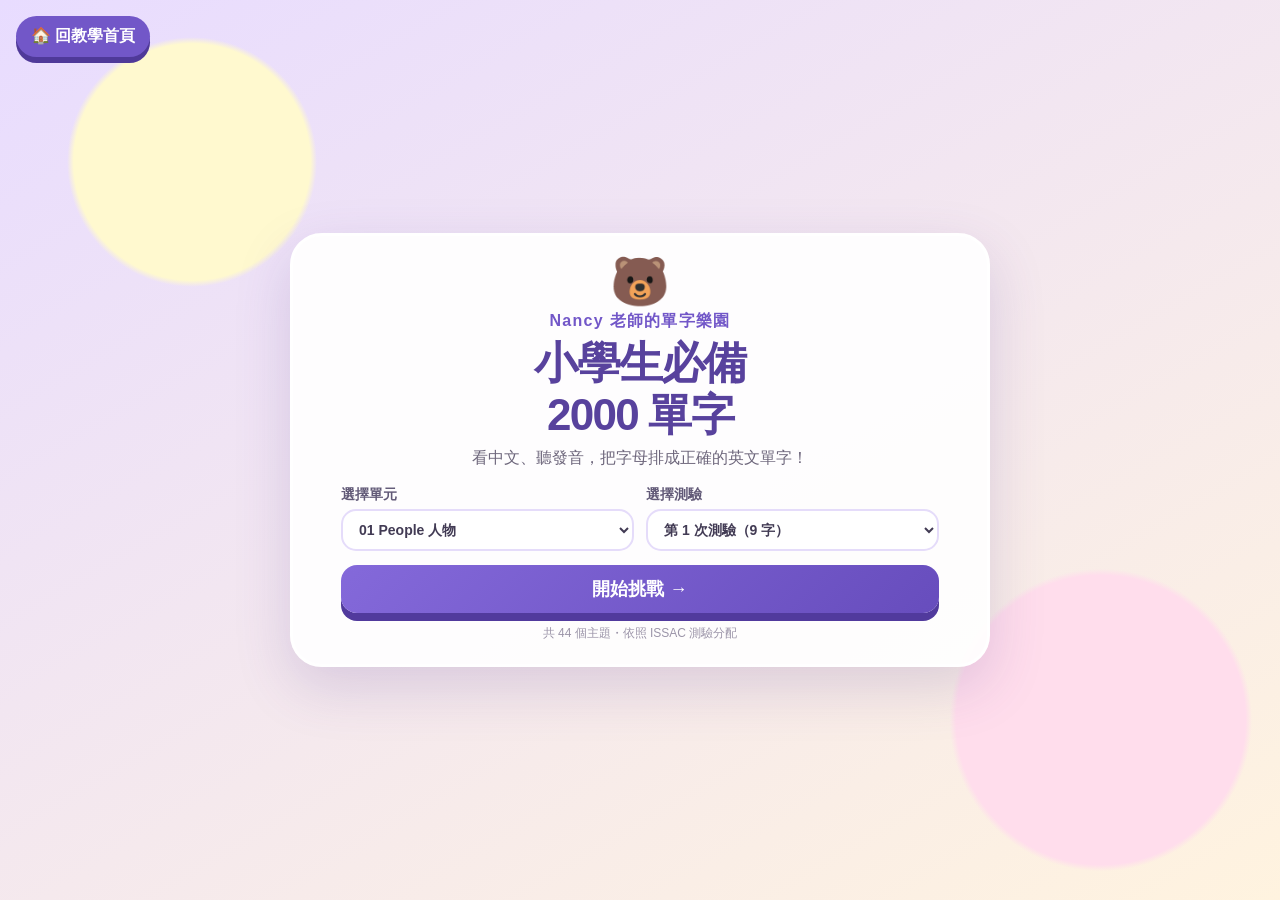
==== commit 38471cf2: "Add files via upload" ====
--- a/word-puzzle/index.html
+++ b/word-puzzle/index.html
@@ -1,332 +1,72 @@
 <!DOCTYPE html>
-<html lang="zh-TW">
+<html lang="zh-Hant">
 <head>
-    <meta charset="UTF-8">
-    <meta name="viewport" content="width=device-width, initial-scale=1.0">
-    <title>英文單字拼字測驗</title>
-    <style>
-        * {
-            box-sizing: border-box;
-            margin: 0;
-            padding: 0;
-            font-family: 'Segoe UI', Arial, sans-serif;
-        }
-
-        body {
-            background-color: #f3e9f8;
-            background-image: 
-                radial-gradient(circle at 10% 20%, #fff9d6 0%, #fff9d6 12%, transparent 13%),
-                radial-gradient(circle at 90% 80%, #ffd6e0 0%, #ffd6e0 15%, transparent 16%);
-            min-height: 100vh;
-            display: flex;
-            justify-content: center;
-            align-items: center;
-            padding: 20px;
-        }
-
-        .container {
-            background: rgba(255, 255, 255, 0.95);
-            border-radius: 24px;
-            padding: 30px;
-            width: 100%;
-            max-width: 650px;
-            box-shadow: 0 10px 30px rgba(110, 80, 160, 0.12);
-        }
-
-        .header {
-            display: flex;
-            justify-content: space-between;
-            align-items: center;
-            margin-bottom: 20px;
-        }
-
-        .unit-title {
-            font-size: 1.1rem;
-            font-weight: bold;
-            color: #4a4a4a;
-        }
-
-        .home-btn {
-            background-color: #6c5ce7;
-            color: white;
-            border: none;
-            padding: 8px 16px;
-            border-radius: 12px;
-            cursor: pointer;
-            text-decoration: none;
-            font-size: 0.9rem;
-            display: inline-flex;
-            align-items: center;
-            gap: 6px;
-        }
-
-        .progress-bar {
-            height: 8px;
-            background-color: #eee;
-            border-radius: 4px;
-            overflow: hidden;
-            margin-bottom: 15px;
-        }
-
-        .progress-fill {
-            height: 100%;
-            background: linear-gradient(90deg, #ff7675, #ffeaa7);
-            width: 0%;
-            transition: width 0.3s ease;
-        }
-
-        .nav-controls {
-            display: flex;
-            justify-content: space-between;
-            align-items: center;
-            margin-bottom: 15px;
-        }
-
-        .nav-btn {
-            background: white;
-            border: 1px solid #dcdde1;
-            padding: 6px 14px;
-            border-radius: 8px;
-            cursor: pointer;
-            color: #6c5ce7;
-            font-weight: bold;
-        }
-
-        .audio-btn {
-            display: flex;
-            align-items: center;
-            justify-content: center;
-            margin: 10px auto;
-            background: none;
-            border: none;
-            color: #0984e3;
-            cursor: pointer;
-            font-size: 0.95rem;
-            gap: 5px;
-        }
-
-        .hint-text {
-            text-align: center;
-            color: #888;
-            font-size: 0.85rem;
-            margin-bottom: 15px;
-        }
-
-        .answer-box {
-            border: 2px dashed #a29bfe;
-            border-radius: 16px;
-            min-height: 60px;
-            display: flex;
-            flex-wrap: wrap;
-            justify-content: center;
-            align-items: center;
-            padding: 10px;
-            gap: 8px;
-            margin-bottom: 20px;
-            background-color: #fafafa;
-        }
-
-        .letter-pool {
-            display: flex;
-            flex-wrap: wrap;
-            justify-content: center;
-            gap: 8px;
-            margin-bottom: 25px;
-        }
-
-        .letter-btn {
-            width: 42px;
-            height: 42px;
-            background: white;
-            border: 2px solid #a29bfe;
-            border-radius: 10px;
-            font-size: 1.2rem;
-            font-weight: bold;
-            color: #2d3436;
-            cursor: pointer;
-            box-shadow: 0 3px 0 #a29bfe;
-            transition: all 0.1s ease;
-        }
-
-        .letter-btn:active {
-            transform: translateY(3px);
-            box-shadow: none;
-        }
-
-        .letter-btn.used {
-            opacity: 0.2;
-            pointer-events: none;
-        }
-
-        .action-btns {
-            display: flex;
-            gap: 15px;
-        }
-
-        .reset-btn, .check-btn {
-            flex: 1;
-            padding: 12px;
-            border-radius: 12px;
-            border: none;
-            font-size: 1rem;
-            font-weight: bold;
-            cursor: pointer;
-        }
-
-        .reset-btn {
-            background-color: #f1f2f6;
-            color: #747d8c;
-        }
-
-        .check-btn {
-            background-color: #6c5ce7;
-            color: white;
-        }
-
-        .chinese-hint {
-            font-size: 1.2rem;
-            text-align: center;
-            color: #2d3436;
-            font-weight: bold;
-            margin-bottom: 10px;
-        }
-    </style>
+  <meta charset="UTF-8">
+  <meta name="viewport" content="width=device-width, initial-scale=1">
+  <title>小學生必備 2000 單字｜Nancy 老師的單字樂園</title>
+  <style>
+    :root{--ink:#423b54;--purple:#7257c8;--pink:#ff8fb4;--cream:#fffaf0;--yellow:#ffd96a}
+    *{box-sizing:border-box}body{color:var(--ink);font-family:"Microsoft JhengHei",Arial,sans-serif;background:#f4edff;margin:0}button,select{font:inherit}button{cursor:pointer}
+    .page{background:radial-gradient(circle at 15% 18%,#fff9cf 0 9%,transparent 9.5%),radial-gradient(circle at 86% 80%,#ffddec 0 11%,transparent 11.5%),linear-gradient(150deg,#e8dcff,#fff3df);place-items:center;min-height:100vh;padding:12px 18px;display:grid}
+    .card{background:#ffffffeb;border:3px solid #fff;border-radius:32px;width:min(700px,100%);box-shadow:0 20px 55px #5b3d962e}
+    .welcome,.result{text-align:center;padding:22px clamp(22px,6vw,48px)}.mascot{font-size:48px;line-height:1}.eyebrow{color:var(--purple);letter-spacing:.08em;margin:5px 0;font-weight:800}
+    h1{letter-spacing:-.04em;color:#58429d;margin:2px 0 5px;font-size:clamp(32px,5vw,44px);line-height:1.18}.subtitle{color:#6e677c;margin:0 auto 16px;font-size:16px;line-height:1.5}
+    .picker-grid{text-align:left;grid-template-columns:1fr 1fr;gap:12px;margin-bottom:14px;display:grid}label{color:#615977;font-size:14px;font-weight:800}
+    select{width:100%;color:var(--ink);background:#fff;border:2px solid #e5dcfa;border-radius:15px;outline:none;margin-top:5px;padding:10px 12px;display:block}select:focus{border-color:#a58de8}
+    .primary,.secondary,.retry,.skip,.home{border:0;border-radius:16px;padding:12px 22px;font-weight:900}.primary{color:#fff;background:linear-gradient(135deg,#8469da,#674dbd);box-shadow:0 8px #513a9d}.primary:disabled{opacity:.45;cursor:not-allowed}.welcome>.primary{width:100%;font-size:18px}.tiny{color:#9b94a8;margin:12px 0 0;font-size:12px}
+    .practice{padding:20px clamp(16px,4vw,34px) 30px}.topbar{grid-template-columns:auto 1fr auto;align-items:center;gap:16px;display:grid}.topbar strong,.topbar span{display:block}.topbar span{color:#92899f;font-size:13px}.score{background:#fff2b9;border-radius:18px;padding:10px 13px;font-weight:900}
+    .home{color:#fff;background:#7257c8;box-shadow:0 6px #4f3999}.progress{background:#eee9f3;border-radius:99px;height:11px;margin:20px 0 8px;overflow:hidden}.progress i{background:linear-gradient(90deg,#ff9aba,#ffd06b);border-radius:99px;height:100%;display:block}
+    .question-nav{justify-content:space-between;align-items:center;display:flex}.previous{color:#654eaa;background:#fff;border:3px solid #8b75ce;border-radius:15px;padding:8px 18px;font-weight:900}.previous:disabled{opacity:.35}.meaning{text-align:center;color:#514272;margin:18px 0 8px;font-size:clamp(34px,8vw,54px);font-weight:950}.speak{color:#3178a5;background:#e9f6ff;border:0;border-radius:99px;margin:auto;padding:9px 16px;font-weight:800;display:block}.instruction{text-align:center;color:#91899e;margin:24px 0 10px;font-size:14px}
+    .answer-zone{color:#aaa2b5;background:#faf7ff;border:3px dashed #d8caef;border-radius:20px;flex-wrap:wrap;justify-content:center;align-items:center;gap:8px;min-height:78px;padding:12px;display:flex}.tiles{flex-wrap:wrap;justify-content:center;gap:9px;min-height:82px;margin:18px 0;display:flex}.letter{color:#59439c;text-transform:lowercase;background:#fff;border:2px solid #5f47ad;border-radius:13px;min-width:45px;height:48px;padding:0 12px;font-size:22px;font-weight:950;box-shadow:0 5px #d5c8f4}
+    .feedback{text-align:center;border-radius:14px;margin:8px 0 16px;padding:14px;font-size:17px;font-weight:900}.good{color:#24763b;background:#dbf7df}.try{color:#7c4d00;background:#fff0d1}.actions{grid-template-columns:1fr 1fr;gap:12px;display:grid}.secondary{color:#66577d;background:#eee9f4}.retry{color:#704b00;background:#ffe082}.skip{color:#fff;background:#8068c5}.result button{width:100%;margin-top:14px}.wrong-list{display:flex;flex-wrap:wrap;justify-content:center;gap:8px}.wrong-list span{background:#fff1db;border-radius:99px;padding:7px 11px;font-size:13px}
+    .site-home{position:fixed;z-index:10;left:16px;top:16px;color:#fff;background:#7257c8;border-radius:999px;padding:10px 15px;font-weight:900;text-decoration:none;box-shadow:0 6px #4f3999}
+    @media(max-width:560px){.picker-grid{grid-template-columns:1fr}.welcome{padding:30px 20px}.topbar{grid-template-columns:1fr auto}.home{grid-column:1/-1;width:100%}.actions{grid-template-columns:1fr}.site-home{position:absolute;left:10px;top:10px;font-size:13px;padding:8px 11px}}
+  </style>
 </head>
 <body>
-
-<div class="container">
-    <div class="header">
-        <a href="../index.html" class="home-btn">🏠 回首頁</a>
-        <div class="unit-title" id="unit-title">載入中...</div>
-    </div>
-
-    <div class="progress-bar">
-        <div class="progress-fill" id="progress-fill"></div>
-    </div>
-
-    <div class="nav-controls">
-        <button class="nav-btn" id="prev-btn" onclick="prevQuestion()">← 上一題</button>
-        <span id="question-count">第 1 題 / 共 10 題</span>
-        <button class="nav-btn" id="next-btn" onclick="nextQuestion()">下一題 →</button>
-    </div>
-
-    <div class="chinese-hint" id="chinese-hint">中文提示</div>
-    <button class="audio-btn" onclick="playAudio()">🔊 聽發音</button>
-    <div class="hint-text">依序點選字母，拼出正確單字</div>
-
-    <div class="answer-box" id="answer-box">點選下方字母開始拼字</div>
-    <div class="letter-pool" id="letter-pool"></div>
-
-    <div class="action-btns">
-        <button class="reset-btn" onclick="resetCurrentQuestion()">重新排列</button>
-        <button class="check-btn" onclick="checkAnswer()">檢查答案</button>
-    </div>
-</div>
-
-<script>
-let currentWordData = { word: "", hint: "" };
-let rawEnglishWord = ""; // 只包含純英文字母的答案
-let selectedLetters = [];
-let poolLetters = [];
-
-// 解析單字資料：過濾中文與括號，純字母做題目
-function parseRawWord(fullString) {
-    // 假設輸入是 "green (綠色 空格)" 或 "adult (成人)"
-    let match = fullString.match(/^(.*?)\s*[\(（](.*?)[\)）]/);
-    
-    let englishPart = fullString;
-    let chinesePart = "";
-
-    if (match) {
-        englishPart = match[1];
-        chinesePart = match[2];
+  <main class="page"><a class="site-home" href="https://snorlax2026.github.io/teaching/">🏠 回教學首頁</a><section id="app" class="card"></section></main>
+  <script>
+    const EXAMS_BASE64 = "77u/5Lul5LiL5piv5a6M5pW055qEIDF+NDQg5Zau5YWD5Zau5a2X5ris6amX5YiG6YWN6KGo77yaCvCfp5EgMDEgUGVvcGxlIOS6uueJqSAo5YWxIDI2IOWtlykKKiDnrKwgMSDmrKHmuKzpqZcgKDnlrZcp77yaYWR1bHQgKOaIkOS6uinjgIFhbmdlbCAo5aSp5L2/[base64]/[base64]/kvK8p44CBd2lmZSAo5aa75a2QKSAx44CCCuKcqCAwMyBBcHBlYXJhbmNlIOWkluihqCAo5YWxIDE5IOWtlykKKiDnrKwgMSDmrKHmuKzpqZcgKDnlrZcp77yaYmVhdXRpZnVsICjmvILkuq7nmoQp44CBYmxpbmQgKOecvOebsueahCnjgIFjdXRlICjlj6/mhJvnmoQp44CBY2h1YmJ5ICjog5bog5bnmoQp44CBZmF0ICjogqXog5bnmoQp44CBaGFuZHNvbWUgKOiLseS/[base64]/[base64]/jueahCnjgIFwcm91ZCAo6amV5YKy55qEKeOAgXJpY2ggKOaciemMoueahCnjgIFzZWxmaXNoICjoh6rnp4HnmoQp44CBc2h5ICjlrrPnvp7nmoQp44CBc21hcnQgKOiBsOaYjueahCnjgIFzdHVwaWQgKOaEmuigoueahCnjgIFzdWNjZXNzZnVsICjmiJDlip/[base64]/[base64]/[base64]/[base64]/[base64]/[base64]/[base64]/[base64]/[base64]/[base64]/KeOAgWRpbmluZyByb29tICjpo6/[base64]/KeOAgWxpdmluZyByb29tICjlrqLlu7Mp44CBcm9vZiAo5bGL6aCCKeOAgXJvb20gKOaIv+mWkynjgIFzdGFpcnMgKOaok+airynjgIFzdHVkeSAo5pu45oi/[base64]/[base64]/[base64]/[base64]/[base64]/55CDKeOAgWZhbiAo54uC54ax5oSb5aW96ICF44CB57KJ57WyKeOAgWZvb3RiYWxsICjnvo7lvI/[base64]/[base64]/[base64]/[base64]/[base64]/seaogumDqCkgMTTjgIIKKiDnrKwgMiDmrKHmuKzpqZcgKDjlrZcp77yaY29udmVuaWVuY2Ugc3RvcmUgKOS+v+WIqeWVhuW6lynjgIFjb3VudHJ5ICjlnIvlrrYp44CBY3Jvc3N3YWxrICjooYzkurrnqb/[base64]/5pa5KSAxNOOAggrwn5qXIDMyIFRyYW5zcG9ydGF0aW9uIOS6pOmAmuW3peWFtyAo5YWxIDMxIOWtlykKKiDnrKwgMSDmrKHmuKzpqZcgKDjlrZcp77yaYWlycGxhbmUgKOmjm+apnynjgIFhaXJwb3J0ICjmqZ/[base64]/[base64]/jgIHkuIDlgIvnjrvnkoPmna/[base64]/[base64]/[base64]/[base64]/[base64]/lloflj60p44CBdmlvbGluICjlsI/[base64]/g+eahCnjgIFnb29kICjlpb3nmoQp44CBaGFwcHkgKOW/[base64]/[base64]/og73nmoQp44CBbWFpbiAo5Li76KaB55qEKeOAgW1hcnZlbG91cyAo5Luk5Lq66ama5ZiG55qE44CB6Z2e5Yeh55qEKSAyMuOAggoqIOesrCAyIOasoea4rOmplyAoOOWtlynvvJpuZXcgKOaWsOeahCnjgIFvbmx5ICjllK/[base64]/[base64]";
+    const examsText = new TextDecoder().decode(Uint8Array.from(atob(EXAMS_BASE64), c => c.charCodeAt(0)));
+    function parseExams(text){
+      const units=[]; let unit=null;
+      for(const raw of text.split(/\r?\n/)){
+        const line=raw.replace(/^\uFEFF/,"").trim();
+        const head=line.match(/^(?:[^\d\s]+\s*)?(\d{2})\s+(.+?)\s*\(共/);
+        if(head){unit={number:Number(head[1]),title:head[2].trim(),quizzes:[]};units.push(unit);continue}
+        const quiz=line.match(/^\*?\s*第\s*(\d+)\s*次測驗\s*\([^)]*\)[：:]\s*(.+)$/);
+        if(!quiz||!unit)continue;
+        const words=quiz[2].replace(/\s+\d+。\s*$/,"").replace(/。\s*$/,"").split("、").map(item=>{
+          const end=item.lastIndexOf(")"),start=item.lastIndexOf(" (",end);
+          return start>0?{english:item.slice(0,start).trim(),chinese:item.slice(start+2,end).trim()}:{english:item.trim(),chinese:""};
+        }).filter(w=>w.english);
+        unit.quizzes.push({number:Number(quiz[1]),words});
+      }
+      return units;
     }
-
-    // 只保留 a-z, A-Z，濾掉括號、空格與中文
-    let cleanWord = englishPart.replace(/[^a-zA-Z]/g, '').toLowerCase();
-
-    return {
-        cleanWord: cleanWord,
-        hint: chinesePart || fullString
-    };
-}
-
-function loadWord(fullString) {
-    const parsed = parseRawWord(fullString);
-    rawEnglishWord = parsed.cleanWord;
-    
-    document.getElementById('chinese-hint').textContent = parsed.hint;
-
-    // 將純英文字母打亂作為按鈕選項
-    poolLetters = rawEnglishWord.split('').sort(() => Math.random() - 0.5);
-    selectedLetters = [];
-
-    renderPool();
-    renderAnswer();
-}
-
-function renderPool() {
-    const poolContainer = document.getElementById('letter-pool');
-    poolContainer.innerHTML = '';
-
-    poolLetters.forEach((letter, index) => {
-        const btn = document.createElement('button');
-        btn.className = 'letter-btn';
-        btn.textContent = letter;
-        btn.onclick = () => selectLetter(index);
-        poolContainer.appendChild(btn);
-    });
-}
-
-function renderAnswer() {
-    const box = document.getElementById('answer-box');
-    if (selectedLetters.length === 0) {
-        box.textContent = '點選下方字母開始拼字';
-        box.style.color = '#aaa';
-    } else {
-        box.textContent = selectedLetters.map(item => item.letter).join(' ');
-        box.style.color = '#2d3436';
-        box.style.fontSize = '1.4rem';
-        box.style.fontWeight = 'bold';
+    const units=parseExams(examsText),app=document.getElementById("app");
+    let unitIndex=0,quizIndex=0,wordIndex=0,score=0,wrong=[],answer=[],tiles=[],feedback="",finished=false;
+    const esc=s=>String(s).replace(/[&<>"']/g,c=>({"&":"&amp;","<":"&lt;",">":"&gt;",'"':"&quot;","'":"&#39;"}[c]));
+    function shuffle(word){const a=[...word].map((char,id)=>({char,id}));for(let i=a.length-1;i;i--){const j=Math.floor(Math.random()*(i+1));[a[i],a[j]]=[a[j],a[i]]}if(a.map(x=>x.char).join("")===word&&a.length>1)[a[0],a[1]]=[a[1],a[0]];return a}
+    function home(){finished=false;app.className="card welcome";app.innerHTML=`<div class="mascot">🐻</div><p class="eyebrow">Nancy 老師的單字樂園</p><h1>小學生必備<br>2000 單字</h1><p class="subtitle">看中文、聽發音，把字母排成正確的英文單字！</p><div class="picker-grid"><label>選擇單元<select id="unit">${units.map((u,i)=>`<option value="${i}">${String(u.number).padStart(2,"0")} ${esc(u.title)}</option>`).join("")}</select></label><label>選擇測驗<select id="quiz"></select></label></div><button id="start" class="primary">開始挑戰 →</button><p class="tiny">共 ${units.length} 個主題・依照 ISSAC 測驗分配</p>`;
+      const unit=document.getElementById("unit"),quiz=document.getElementById("quiz");unit.value=unitIndex;
+      const fill=()=>{unitIndex=Number(unit.value);quiz.innerHTML=units[unitIndex].quizzes.map((q,i)=>`<option value="${i}">第 ${q.number} 次測驗（${q.words.length} 字）</option>`).join("");quizIndex=0};fill();unit.onchange=fill;quiz.onchange=()=>quizIndex=Number(quiz.value);document.getElementById("start").onclick=start;
     }
-}
-
-function selectLetter(index) {
-    const btns = document.querySelectorAll('.letter-pool .letter-btn');
-    if (btns[index].classList.contains('used')) return;
-
-    btns[index].classList.add('used');
-    selectedLetters.push({ letter: poolLetters[index], originalIndex: index });
-    renderAnswer();
-}
-
-function resetCurrentQuestion() {
-    selectedLetters = [];
-    const btns = document.querySelectorAll('.letter-pool .letter-btn');
-    btns.forEach(btn => btn.classList.remove('used'));
-    renderAnswer();
-}
-
-function checkAnswer() {
-    const userSpelling = selectedLetters.map(item => item.letter).join('');
-    if (userSpelling === rawEnglishWord) {
-        alert('🎉 太棒了！回答正確！');
-    } else {
-        alert('❌ 答錯囉，再試一次看看！');
+    function start(){wordIndex=0;score=0;wrong=[];finished=false;prepare();practice()}
+    function currentQuiz(){return units[unitIndex].quizzes[quizIndex]}function currentWord(){return currentQuiz().words[wordIndex]}
+    function prepare(){answer=[];tiles=shuffle(currentWord().english);feedback=""}
+    function practice(){const q=currentQuiz(),w=currentWord(),pct=Math.round(wordIndex/q.words.length*100);app.className="card practice";app.innerHTML=`<header class="topbar"><button id="home" class="home">🏠 回首頁</button><div><strong>${String(units[unitIndex].number).padStart(2,"0")} ${esc(units[unitIndex].title)}</strong><span>第 ${q.number} 次測驗</span></div><div class="score">⭐ ${score}</div></header><div class="progress"><i style="width:${pct}%"></i></div><div class="question-nav"><button id="prev" class="previous" ${wordIndex===0?"disabled":""}>← 上一題</button><p>第 ${wordIndex+1} 題 / 共 ${q.words.length} 題</p><button id="nav-next" class="previous" ${wordIndex+1===q.words.length?"disabled":""}>下一題 →</button></div><div class="meaning">${esc(w.chinese)}</div><button id="speak" class="speak">🔊 聽發音</button><p class="instruction">依序點選字母，排出正確單字</p><div id="answer" class="answer-zone">${answer.length?answer.map(x=>letter(x,"answer")).join(""):"點選下方字母開始拼字"}</div><div id="tiles" class="tiles">${tiles.map(x=>letter(x,"tile")).join("")}</div>${feedback?`<div class="feedback ${feedback.ok?"good":"try"}">${esc(feedback.text)}</div>`:""}<div class="actions">${feedback?(feedback.ok?`<button id="next" class="primary">${wordIndex+1===q.words.length?"看成績":"下一題 →"}</button>`:`<button id="retry" class="retry">🔄 再做一次</button><button id="next" class="skip">${wordIndex+1===q.words.length?"看成績":"下一題 →"}</button>`):`<button id="reset" class="secondary">重新排列</button><button id="check" class="primary">檢查答案</button>`}</div>`;
+      document.getElementById("home").onclick=home;document.getElementById("prev").onclick=()=>{wordIndex--;prepare();practice()};document.getElementById("nav-next").onclick=()=>{wordIndex++;prepare();practice()};document.getElementById("speak").onclick=speak;
+      document.querySelectorAll("[data-place]").forEach(b=>b.onclick=()=>move(Number(b.dataset.id),b.dataset.place));
+      if(feedback){if(document.getElementById("retry"))document.getElementById("retry").onclick=()=>{prepare();practice()};document.getElementById("next").onclick=next}else{document.getElementById("reset").onclick=()=>{prepare();practice()};document.getElementById("check").onclick=check}
     }
-}
-
-function playAudio() {
-    if ('speechSynthesis' in window && rawEnglishWord) {
-        const utterance = new SpeechSynthesisUtterance(rawEnglishWord);
-        utterance.lang = 'en-US';
-        window.speechSynthesis.speak(utterance);
-    }
-}
-
-// 測試預設載入範例 (請替換為你的陣列載入邏輯)
-loadWord("green (綠色 空格)");
-
-</script>
+    function letter(x,place){return `<button class="letter" data-id="${x.id}" data-place="${place}">${x.char===" "?"空格":esc(x.char)}</button>`}
+    function move(id,place){if(feedback)return;const from=place==="tile"?tiles:answer,to=place==="tile"?answer:tiles,index=from.findIndex(x=>x.id===id);to.push(from.splice(index,1)[0]);practice()}
+    function check(){const w=currentWord(),made=answer.map(x=>x.char).join("");if(answer.length!==[...w.english].length){feedback={ok:false,text:"還有字母沒放上去喔！"}}else if(made.toLowerCase()===w.english.toLowerCase()){score++;feedback={ok:true,text:"答對了！太厲害了 🌟"}}else{wrong.push(w);feedback={ok:false,text:`正確答案是：${w.english}`}}practice()}
+    function next(){if(wordIndex+1>=currentQuiz().words.length){result();return}wordIndex++;prepare();practice()}
+    function speak(){if(!("speechSynthesis" in window))return;speechSynthesis.cancel();const u=new SpeechSynthesisUtterance(currentWord().english);u.lang="en-US";u.rate=.75;speechSynthesis.speak(u)}
+    function result(){const q=currentQuiz();app.className="card result";app.innerHTML=`<div class="mascot">🎉</div><p class="eyebrow">完成挑戰</p><h1>${score} / ${q.words.length}</h1><p class="subtitle">${score===q.words.length?"全部答對，超級單字王！":`你完成了！還有 ${wrong.length} 個單字可以再練習。`}</p>${wrong.length?`<div class="wrong-list">${wrong.map(w=>`<span>${esc(w.english)}・${esc(w.chinese)}</span>`).join("")}</div>`:""}<button id="again" class="primary">再練一次</button><button id="back" class="secondary">🏠 回首頁</button>`;document.getElementById("again").onclick=start;document.getElementById("back").onclick=home}
+    home();
+  </script>
 </body>
 </html>
